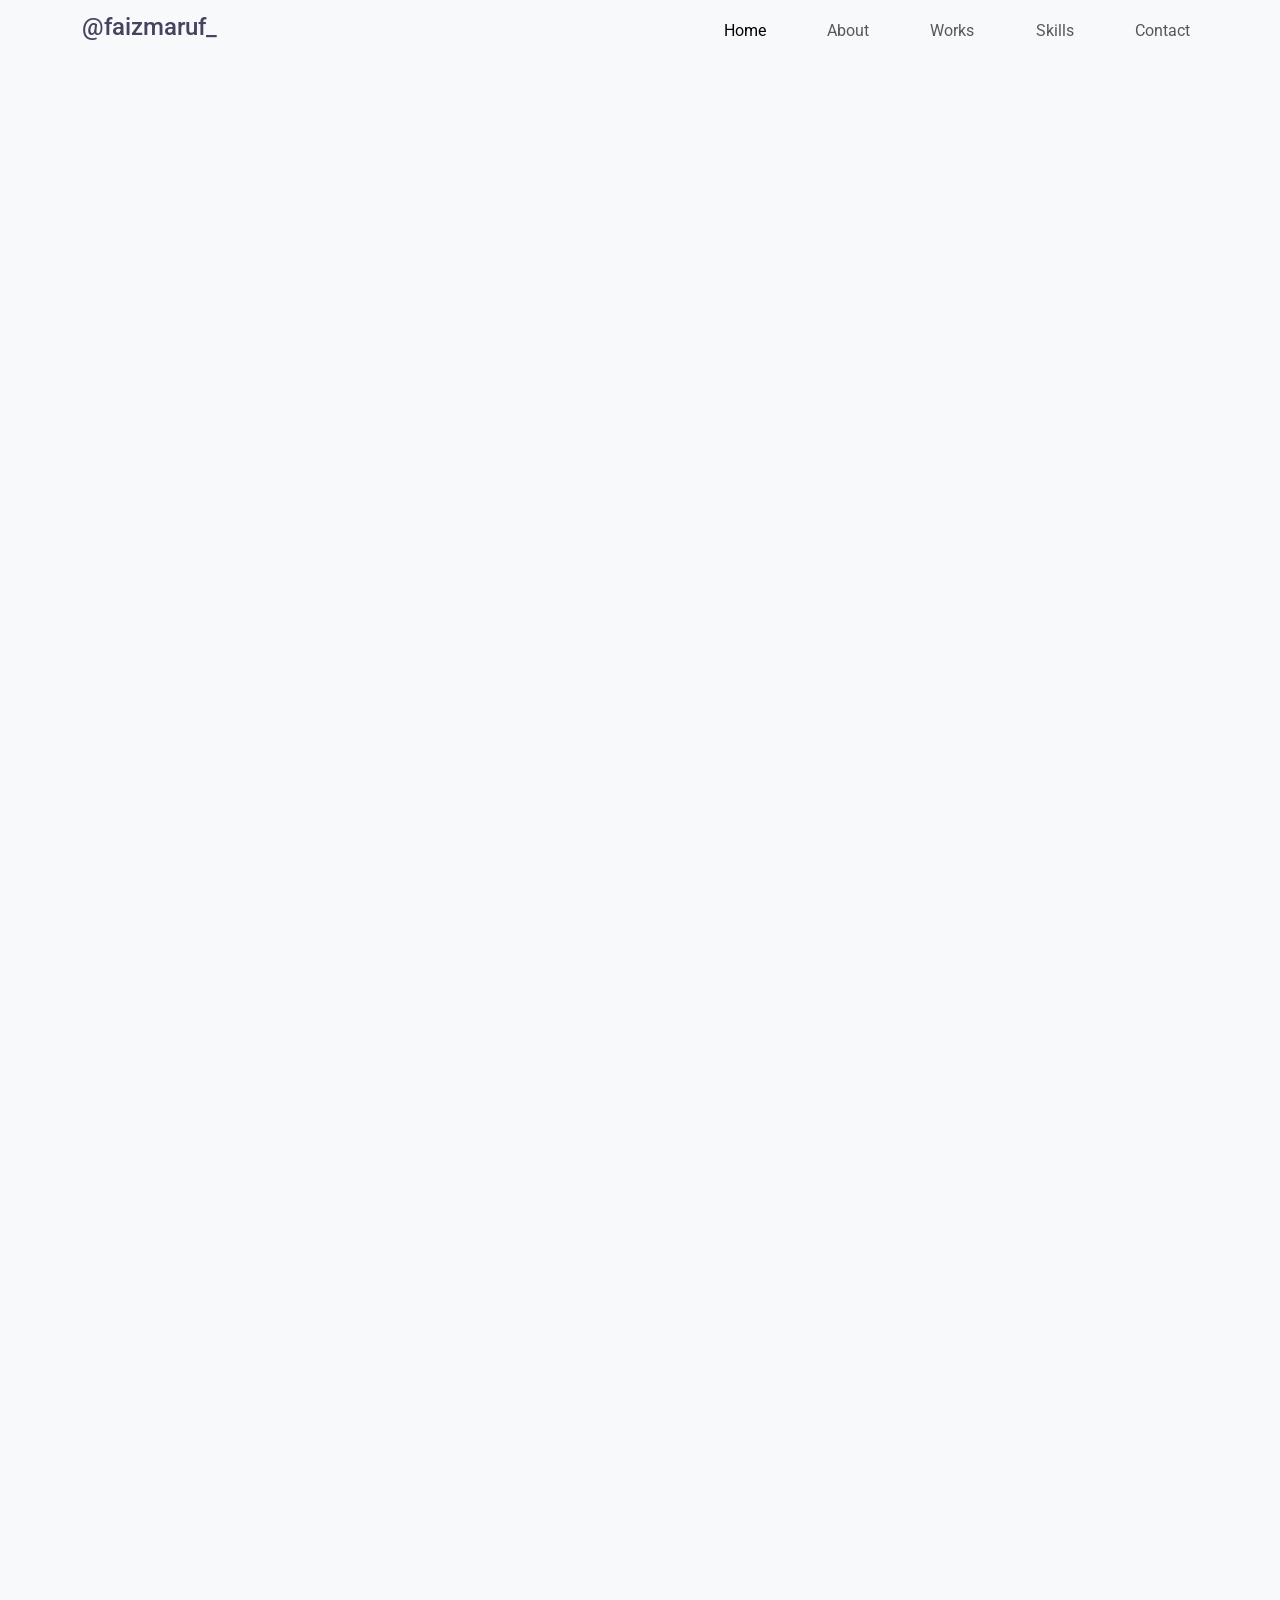
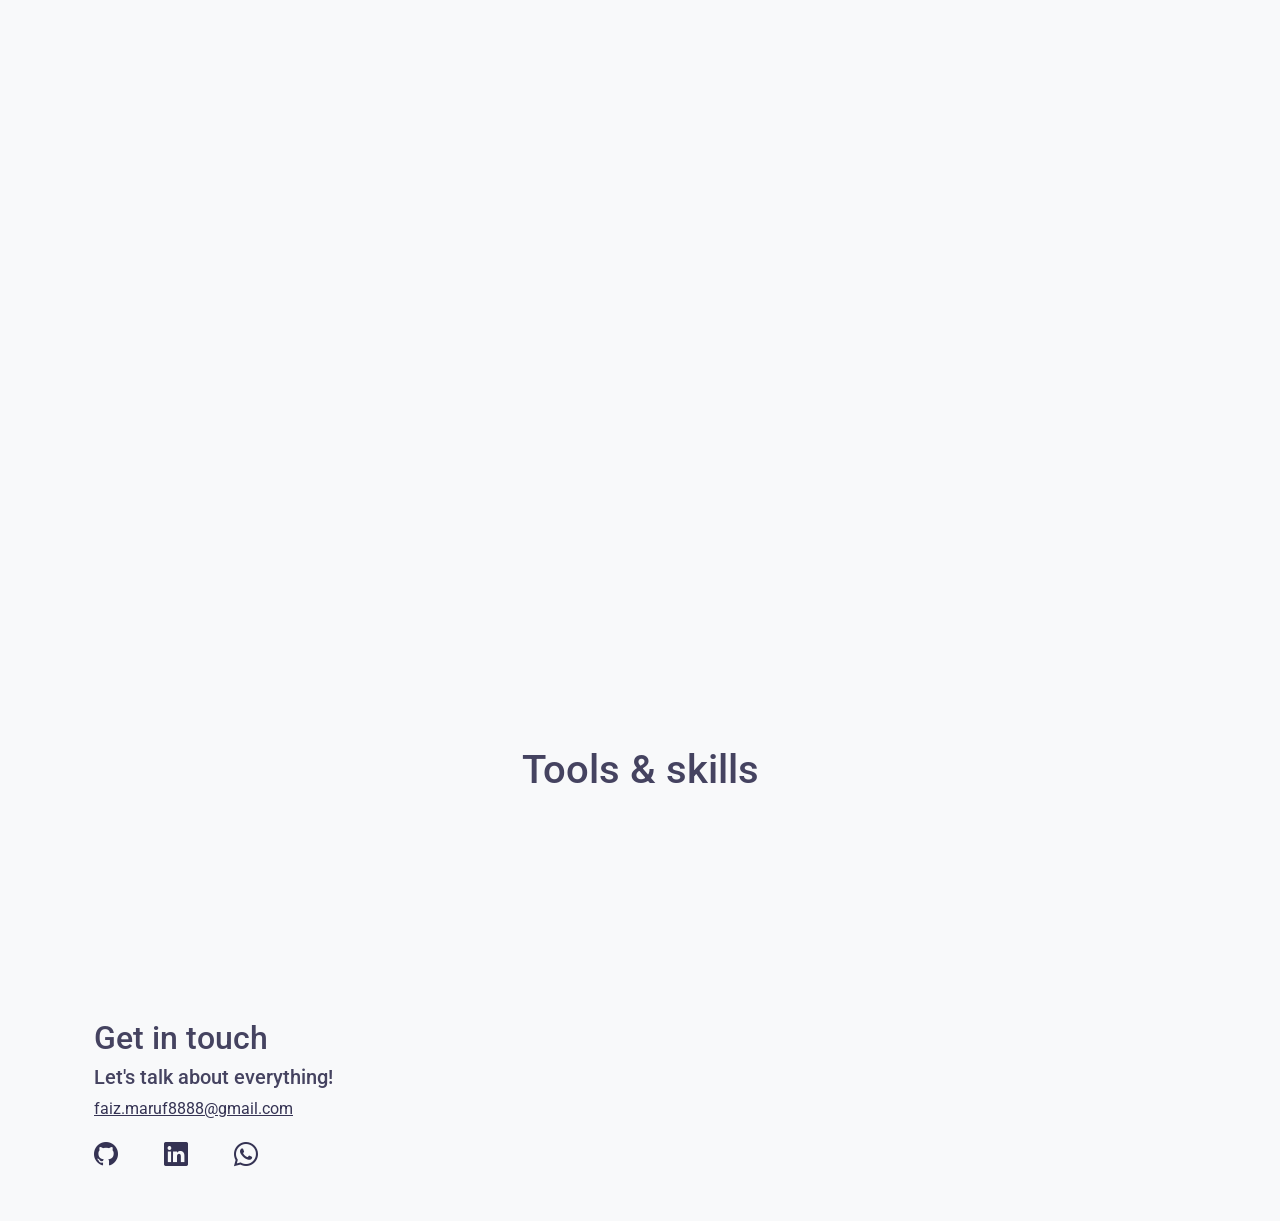
==== index.html @ 3e93a37c "update modal fiture" ====
<!DOCTYPE html>
<html lang="en">
  <head>
    <meta charset="UTF-8" />
    <meta http-equiv="X-UA-Compatible" content="IE=edge" />
    <meta name="viewport" content="width=device-width, initial-scale=1.0" />
    <link rel="stylesheet" href="https://unpkg.com/aos@next/dist/aos.css" />
    <link rel="stylesheet" href="https://cdn.jsdelivr.net/npm/bootstrap@5.2.0-beta1/dist/css/bootstrap.min.css" />
    <link rel="stylesheet" href="https://cdn.jsdelivr.net/npm/bootstrap-icons@1.8.2/font/bootstrap-icons.css" />
    <link rel="stylesheet" href="style.css" />
    <title>Faiz Alauddin Ma'ruf</title>
  </head>
  <body class="bg-light">
    <!-- header -->
    <div class="container p-container">
      <div class="container-fluid">
        <div class="col-lg-12">
          <nav class="navbar fixed-top navbar-expand-lg">
            <div class="container">
              <a class="navbar-brand" href="#"><h4>@faizmaruf_</h4></a>
              <button class="navbar-toggler" type="button" data-bs-toggle="collapse" data-bs-target="#navbarNav" aria-controls="navbarNav" aria-expanded="false" aria-label="Toggle navigation">
                <span class="navbar-toggler-icon"></span>
              </button>
              <div class="collapse navbar-collapse justify-content-end" id="navbarNav">
                <ul class="navbar-nav w-50 d-flex justify-content-between">
                  <li class="nav-item">
                    <a class="nav-link active" aria-current="page" href="#">Home</a>
                  </li>
                  <li class="nav-item">
                    <a class="nav-link" href="#about">About</a>
                  </li>
                  <li class="nav-item">
                    <a class="nav-link" href="#works">Works</a>
                  </li>                
                  <li class="nav-item">
                    <a class="nav-link" href="#skills">Skills</a>
                  </li>
                  <li class="nav-item">
                    <a class="nav-link" href="#contact">Contact</a>
                  </li>
                </ul>
              </div>
            </div>
          </nav>
        </div>
      </div>
    </div>

    <!-- body -->
    <div class="container bg-light">
      <!-- section 1 -->
      <div class="container-fluid full-page d-flex">
        <div class="w-100 d-flex flex-column m-auto h-50" data-aos="fade-up" data-aos-duration="1000">
          <div class="mx-auto d-flex flex-column h-100">
            <img src="images/faiz.png" alt="faiz" class="img-profile" />
            <div class="m-auto faiz position-relative">
              <h1>@faizmaruf_</h1>
              <div class="container position-absolute">
              <p class="text-center">I'm a <span class="typed-text"></span><span class="cursor">&nbsp;</span></p></p>
              </div>
              <div class="d-flex justify-content-around mt-5 pt-3">
                <a href="https://github.com/faizmaruf"><i class="fs-4 bi-github"></i></a>
                <a href="https://dribbble.com/faizmaruf"><i class="fs-4 bi-dribbble"></i></a>
                <a href="https://www.instagram.com/faizmaruf_/"><i class="fs-4 bi-instagram"></i></a>
                <a href="https://twitter.com/faizmaruf_"><i class="fs-4 bi-twitter"></i></a>
                <a href="https://www.linkedin.com/in/faizalauddinmaruf/"><i class="fs-4 bi-linkedin"></i></a>
              </div>
            </div>
            <a href="#contact" class="mx-auto my-3 btn btn-primary rounded-pill">Touch me</a>
          </div>
        </div>
      </div>
      <!-- section 2 -->
      <div id="about" class="container-fluid half-page d-flex flex-column" data-aos="fade-up" data-aos-duration="1000">
        <h1>About Me</h1>
        <div class="d-flex m-auto about">
          <div class="col-lg-4 m-auto img-shadow d-flex">
            <img src="images/faiz.png" alt="faiz" class="img-profile" />
          </div>
          <div class="col-lg m-auto p-2">
            <p>I’m a designer and Web developer based in Indonesia. I have been working as a UI designer & Web Developer for more than 1 year. currently, I am a fresh graduate of Computer Science from Sriwijaya University. I’ve been freelancing for the last 1 years, and right now I am looking forward to collaborate with you!<br /></p>
            <a href="Faiz Alauddin Ma'ruf-resume.pdf" class="btn btn-primary rounded-pill">Download CV</a>
          </div>
        </div>
      </div>
      <!-- section 3 -->
      <div id="works" class="container-fluid full-page mt-5" data-aos="fade-up" data-aos-duration="1000">
        <h1>Recent Work</h1>
        <div class="row-cols-md-6"></div>
        <div class="container">
          <div class="row"">
            <div class="col-md-4 p-4 porto"  data-aos="fade-up" data-aos-duration="1000" data-bs-toggle="modal" href="#exampleModalToggle"  id="1">
              <div class="card text-white">
                <img src="images/porto/spicysoup.jpeg" class="card-img" alt="..." />
                <div class="card-img-overlay">
                  <h5 class="card-title"></h5>
                  <p class="card-text"></p>
                  <p class="card-text"></p>
                </div>
              </div>
            </div>
            <div class="col-md-4 p-4 porto"  data-aos="fade-up" data-aos-duration="1000" data-bs-toggle="modal" href="#exampleModalToggle"  id="2">
              <div class="card text-white">
                <img src="images/porto/gurubisa.jpeg" class="card-img" alt="..." />
                <div class="card-img-overlay">
                  <h5 class="card-title"></h5>
                  <p class="card-text"></p>
                  <p class="card-text"></p>
                </div>
              </div>
            </div>
            <div class="col-md-4 p-4 porto"  data-aos="fade-up" data-aos-duration="1000" data-bs-toggle="modal" href="#exampleModalToggle" id="3">
              <div class="card text-white">
                <img src="images/porto/qrcode.jpeg" class="card-img" alt="..." />
                <div class="card-img-overlay">
                  <h5 class="card-title"></h5>
                  <p class="card-text"></p>
                  <p class="card-text"></p>
                </div>
              </div>
            </div>
            <div class="col-md-4 p-4 porto"  data-aos="fade-up" data-aos-duration="1000" data-bs-toggle="modal" href="#exampleModalToggle" id="4">
              <div class="card text-white">
                <img src="images/porto/kemala.jpeg" class="card-img" alt="..." />
                <div class="card-img-overlay">
                  <h5 class="card-title"></h5>
                  <p class="card-text"></p>
                  <p class="card-text"></p>
                </div>
              </div>
            </div>
            <div class="col-md-4 p-4 porto"  data-aos="fade-up" data-aos-duration="1000" data-bs-toggle="modal" href="#exampleModalToggle" id="5">
              <div class="card text-white">
                <img src="images/porto/spk.jpeg" class="card-img" alt="..." />
                <div class="card-img-overlay">
                  <h5 class="card-title"></h5>
                  <p class="card-text"></p>
                  <p class="card-text"></p>
                </div>
              </div>
            </div>
            <div class="col-md-4 p-4 porto"  data-aos="fade-up" data-aos-duration="1000" data-bs-toggle="modal" href="#exampleModalToggle" id="6">
              <div class="card text-white">
                <img src="images/porto/uas.jpeg" class="card-img" alt="..." />
                <div class="card-img-overlay">
                  <h5 class="card-title"></h5>
                  <p class="card-text"></p>
                  <p class="card-text"></p>
                </div>
              </div>
            </div>
            <div class="col-md-4 p-4 porto"  data-aos="fade-up" data-aos-duration="1000" data-bs-toggle="modal" href="#exampleModalToggle" id="7">
              <div class="card text-white">
                <img src="images/porto/calculator.jpeg" class="card-img" alt="..." />
                <div class="card-img-overlay">
                  <h5 class="card-title"></h5>
                  <p class="card-text"></p>
                  <p class="card-text"></p>
                </div>
              </div>
            </div>
          </div>
        </div>
      </div>
      <!-- section 4 -->
      <!-- <div id="blog" class="container-fluid half-page mt-5" data-aos="fade-up" data-aos-duration="1000">
        <h1>Latest Posts</h1>
        <div class="row-cols-md-6"></div>
        <div class="container">
          <div class="row">
            <div class="col-md-4 p-2" data-aos="fade-up" data-aos-duration="1000">1</div>
            <div class="col-md-4 p-2" data-aos="fade-up" data-aos-duration="1000">2</div>
            <div class="col-md-4 p-2" data-aos="fade-up" data-aos-duration="1000">3</div>
          </div>
        </div>
      </div> -->
      <!-- section 5 -->
      <div id="skills" class="container-fluid quarter-page d-flex flex-column mt-5">
        <h1 class="mx-auto">Tools & skills</h1>
        <div class="container mt-3">
          <div class="row">
            <div class="col-md d-flex p-3" data-aos="fade-up" data-aos-duration="1000"><img src="images/tools/git.png" alt="" srcset="" class="img-tools" /></div>
            <div class="col-md d-flex p-3" data-aos="fade-up" data-aos-duration="1000"><img src="images/tools/html.png" alt="" srcset="" class="img-tools" /></div>
            <div class="col-md d-flex p-3" data-aos="fade-up" data-aos-duration="1000"><img src="images/tools/css.png" alt="" srcset="" class="img-tools" /></div>
            <div class="col-md d-flex p-3" data-aos="fade-up" data-aos-duration="1000"><img src="images/tools/js-logo.webp" alt="" srcset="" class="img-tools" /></div>
            <div class="col-md d-flex p-3" data-aos="fade-up" data-aos-duration="1000"><img src="images/tools/php.svg" alt="" srcset="" class="img-tools" /></div>
            <div class="col-md d-flex p-3" data-aos="fade-up" data-aos-duration="1000"><img src="images/tools/codeigniter.svg" alt="" srcset="" class="img-tools" /></div>
            <div class="col-md d-flex p-3" data-aos="fade-up" data-aos-duration="1000"><img src="images/tools/laravel.png" alt="" srcset="" class="img-tools" /></div>
          </div>
        </div>
      </div>
      <ul class="circles">
        <li>console.log()</li>
        <li>print_r()</li>
        <li>hello world</li>
        <li><i class="fs-4 bi-playstation"></i></li>
        <li><i class="fs-4 bi-github"></i></li>
        <li><i class="fs-4 bi-apple"></i></li>
        <li><i class="fs-4 bi-git"></i></li>
        <li><i class="fs-4 bi-code-slash"></i></li>
        <li><i class="fs-4 bi-behance"></i></li>
        <li><i class="fs-4 bi-google"></i></li>
        <li><i class="fs-4 bi-nintendo-switch"></i></li>
      </ul>
    </div>
    <!-- <a class="btn btn-primary" data-bs-toggle="modal" href="#exampleModalToggle" role="button">Open first modal</a> -->

    <!-- footer -->
 <div class="modal fade modal-lg" id="exampleModalToggle" aria-hidden="true" aria-labelledby="exampleModalToggleLabel" tabindex="-1">
  <div class="modal-dialog modal-dialog-centered">
    <div class="modal-content">
      <div class="modal-header">
        <h5 class="modal-title" id="modalLabel">Modal 1</h5>
        <button type="button" class="btn-close" data-bs-dismiss="modal" aria-label="Close"></button>
      </div>
      <div class="modal-body">
        <div class="row">
          <div class="col-lg-6 ">
            <img src="images/porto/spicysoup.jpeg" class="card-img" alt="..." id="modalImg"/>
          </div>
          <div class="col-lg-6 mt-lg-0 mt-3">
            <h6>Link</h6>
            <a href="http://" id="modalLink">webpage</a>
            <h6 class="mt-3">Tech</h6>
            <ul id="modalList">
              <li>Lorem ipsum dolor sit</li>
              <li>Lorem ipsum dolor sit</li>
              <li>Lorem ipsum dolor sit</li>
            </ul>
            <h6>Description</h6>
            <p id="modalDescription">Lorem ipsum dolor, sit amet consectetur adipisicing elit. Reiciendis beatae, iusto vel quisquam temporibus repellendus dolores pariatur laborum porro saepe aut nesciunt ullam lo
            </p>
          </div>
        </div>
        <!-- Show a second modal and hide this one with the button below. -->
      </div>
    </div>
  </div>
</div>

    <div id="contact" class="container mt-5">
      <div class="container-fluid">
        <div class="container">
          <div class="row"><h2>Get in touch</h2></div>
          <div class="row"><h5>Let's talk about everything!</h5></div>
          <div class="row"><a href="http://">faiz.maruf8888@gmail.com</a></div>
          <div class="mt-3 mb-5 d-flex flex-row w-icon-footer justify-content-between">
            <a href="https://github.com/faizmaruf"><i class="fs-4 bi-github"></i></a>
            <a href="https://www.linkedin.com/in/faizalauddinmaruf/"><i class="fs-4 bi-linkedin"></i></a>
            <a href="http://wa.me/+628984153117"><i class="fs-4 bi-whatsapp"></i></a>
          </div>
        </div>
      </div>
    </div>
  </body>
  <script src="	https://cdn.jsdelivr.net/npm/bootstrap@5.2.0-beta1/dist/js/bootstrap.bundle.min.js"></script>
  <script src="https://unpkg.com/aos@next/dist/aos.js"></script>
  <script>
    AOS.init();
  </script>
  <script src="script.js"></script>
</html>
---- style.css ----
@import url("https://fonts.googleapis.com/css2?family=Roboto:ital,wght@0,100;0,300;0,400;0,500;0,700;0,900;1,100;1,300;1,400;1,500;1,700;1,900&display=swap");
@import url("https://fonts.googleapis.com/css2?family=Poppins:ital,wght@0,100;0,200;0,300;0,400;0,500;0,600;0,700;0,800;0,900;1,100;1,200;1,300;1,400;1,500;1,600;1,700;1,800;1,900&family=Roboto:ital,wght@0,100;0,300;0,400;0,500;0,700;0,900;1,100;1,300;1,400;1,500;1,700;1,900&display=swap");
* {
  /* border: 1px solid rgb(0, 0, 0); */
  scroll-behavior: smooth;
  font-family: Poppins, sans-serif;
}
body {
  margin: 0;
  padding: 0;
}
a {
  color: inherit;
}
img,
a,
.btn,
.nav {
  z-index: 999;
  font-family: Roboto, sans-serif;
}
h1,
h2,
h3,
h4,
h5 {
  font-family: Roboto, sans-serif;
  color: #454360;
}
p {
  color: #5e5c7f;
}
a {
  color: #353353;
}

.container {
  height: 100%;
  /* background-color: antiquewhite; */
  /* margin: 0 100px; */
}
.p-container {
  padding: 0 8rem;
}
.container-fluid {
  /* height: 100vh; */
  /* background-color: yellow; */
  padding: 0;
}
.full-page {
  min-height: 100vh;
}
.half-page {
  min-height: 50vh;
}
.quarter-page {
  min-height: 25vh;
}
.faiz {
  min-width: 100%;
}
.about {
  height: 100%;
}
.w-icon-footer {
  width: 15%;
}
.btn-primary {
  background-color: #ff4c60;
  border: solid #ff4c60;
  /* font-weight: bold; */
}
.btn-primary:hover {
  background-color: #c62336;
  border: solid #ff4c60;
}
.img-shadow {
  filter: drop-shadow(-1px 6px 3px rgba(50, 50, 0, 0.3));
}
.img-profile {
  margin: auto;
  width: 175px;
  clip-path: circle(42.6% at 52% 43%);
}
.img-tools {
  margin: auto;
  /* width: 130px; */
  height: 70px;
  filter: drop-shadow(-1px 6px 3px rgba(50, 50, 0, 0.3));
}

.card img {
  z-index: 100;
  /* transform: scale(1.02);*/
  /* transition: 300ms;  */
  transition: transform 0.2s;
  box-shadow: 0px 36px 63px -7px rgba(0, 0, 0, 0.32);
  -webkit-box-shadow: 0px 36px 63px -7px rgba(0, 0, 0, 0.32);
  -moz-box-shadow: 0px 36px 63px -7px rgba(0, 0, 0, 0.32);
}

.card img:hover{
  transform: scale(1.1);
}

.container p {
  overflow: hidden;
}
.container p span.typed-text {
  position: relative;
  font-weight: normal;
  color: #dd7732;
}
.container p span.cursor {
  display: inline-block;
  background-color: #ccc;
  margin-left: 0.1rem;
  width: 3px;
  animation: blink 1s infinite;
}
.container p span.cursor.typing {
  animation: none;
}
@keyframes blink {
  0%  { background-color: #ccc; }
  49% { background-color: #ccc; }
  50% { background-color: transparent; }
  99% { background-color: transparent; }
  100%  { background-color: #ccc; }
}

.circles {
  position: absolute;
  top: 0;
  left: 0;
  width: 100%;
  height: 100%;
  overflow: hidden;
  z-index: 0;
}

.circles li {
  position: absolute;
  display: block;
  list-style: none;
  width: 20px;
  height: 20px;
  background: rgba(255, 255, 255, 0.2);
  animation: animate 25s linear infinite;
  bottom: -150px;
  color: #ff4c60;
  z-index: -1;
}

.circles li:nth-child(1) {
  left: 25%;
  width: 80px;
  height: 80px;
  animation-delay: 0s;
}

.circles li:nth-child(2) {
  left: 10%;
  width: 20px;
  height: 20px;
  animation-delay: 2s;
  animation-duration: 12s;
}

.circles li:nth-child(3) {
  left: 70%;
  width: 20px;
  height: 20px;
  animation-delay: 4s;
}

.circles li:nth-child(4) {
  left: 40%;
  width: 60px;
  height: 60px;
  animation-delay: 0s;
  animation-duration: 18s;
}

.circles li:nth-child(5) {
  left: 65%;
  width: 20px;
  height: 20px;
  animation-delay: 0s;
}

.circles li:nth-child(6) {
  left: 75%;
  width: 110px;
  height: 110px;
  animation-delay: 3s;
}

.circles li:nth-child(7) {
  left: 35%;
  width: 150px;
  height: 150px;
  animation-delay: 7s;
}

.circles li:nth-child(8) {
  left: 50%;
  width: 25px;
  height: 25px;
  animation-delay: 15s;
  animation-duration: 45s;
}

.circles li:nth-child(9) {
  left: 20%;
  width: 15px;
  height: 15px;
  animation-delay: 2s;
  animation-duration: 35s;
}

.circles li:nth-child(10) {
  left: 85%;
  width: 150px;
  height: 150px;
  animation-delay: 0s;
  animation-duration: 11s;
}

@keyframes animate {
  0% {
    transform: translateY(0) rotate(0deg);
    opacity: 1;
    border-radius: 0;
  }

  100% {
    transform: translateY(-1000px) rotate(720deg);
    opacity: 0;
    border-radius: 50%;
  }
}

@media only screen and (max-width: 992px) {
  .p-container {
    padding: 0 8rem;
  }
  .about {
    flex-direction: column;
  }
  .w-icon-footer {
    width: 35%;
  }
}
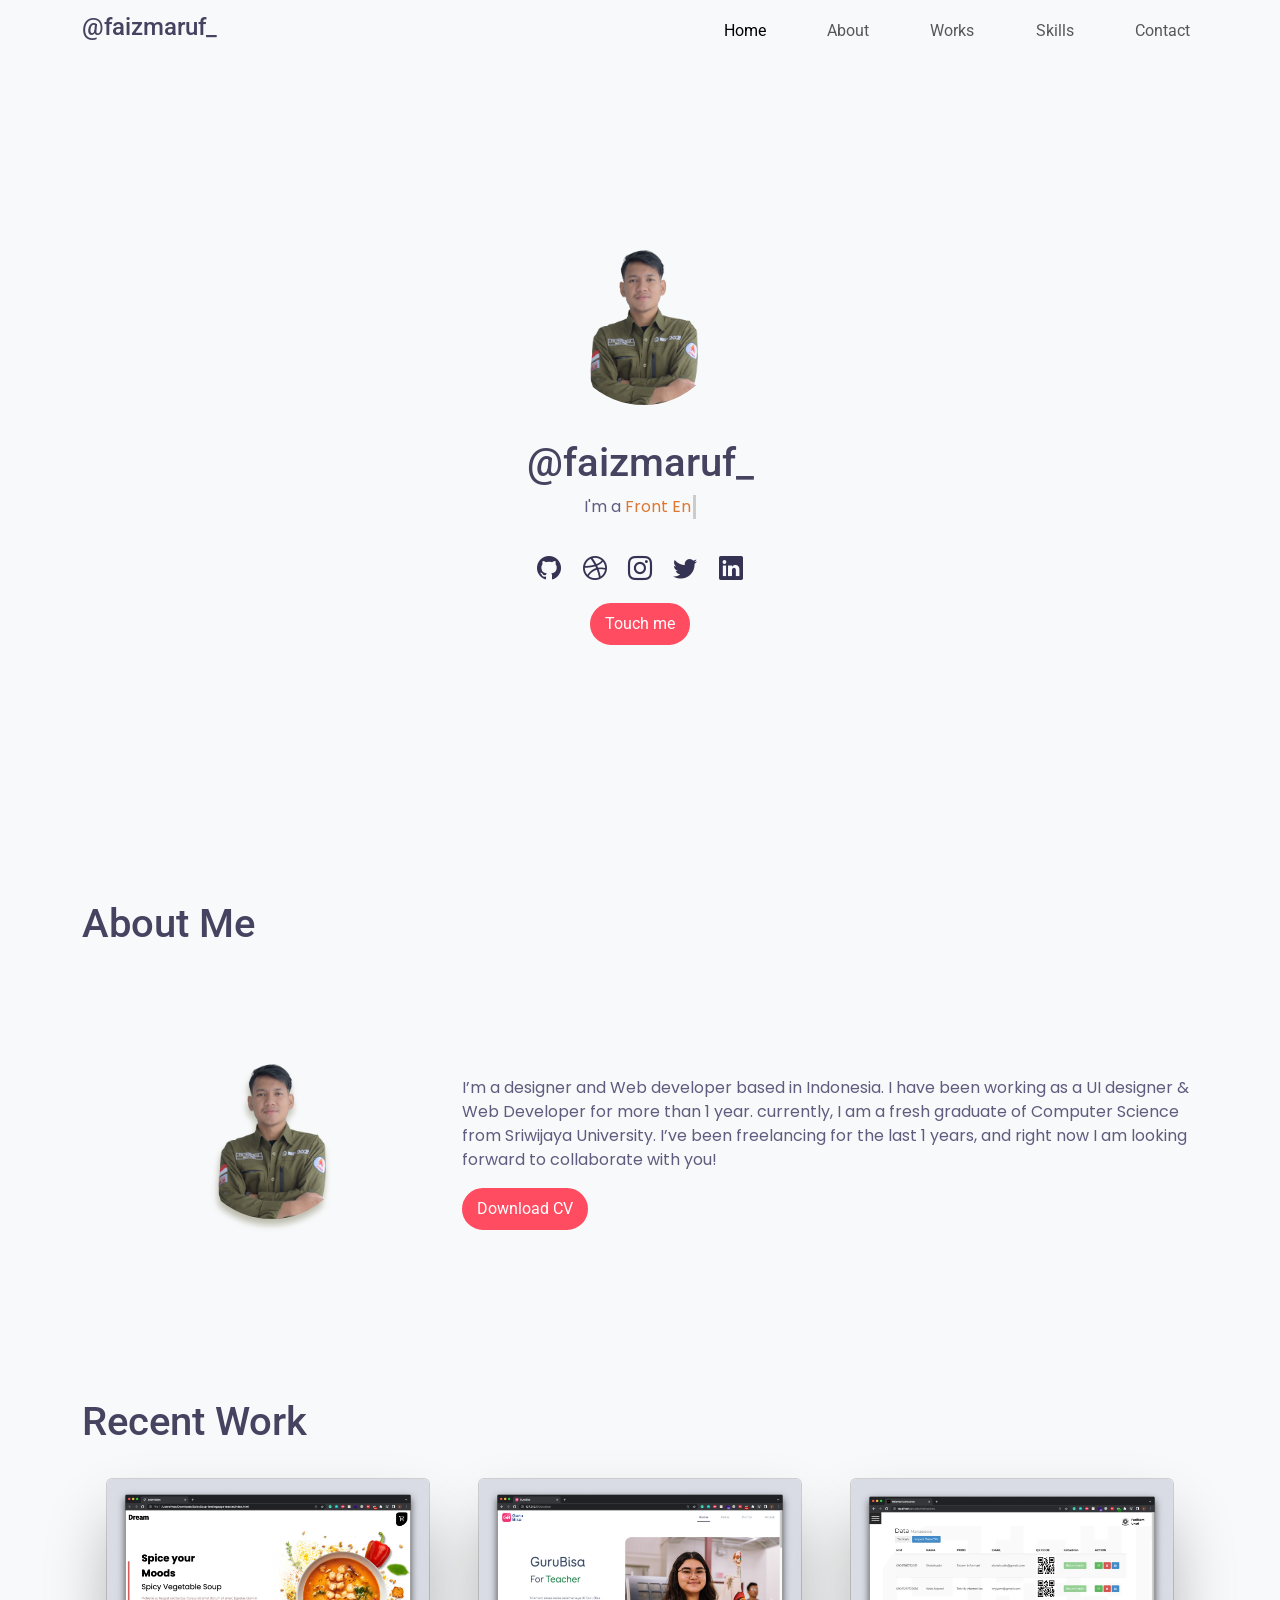
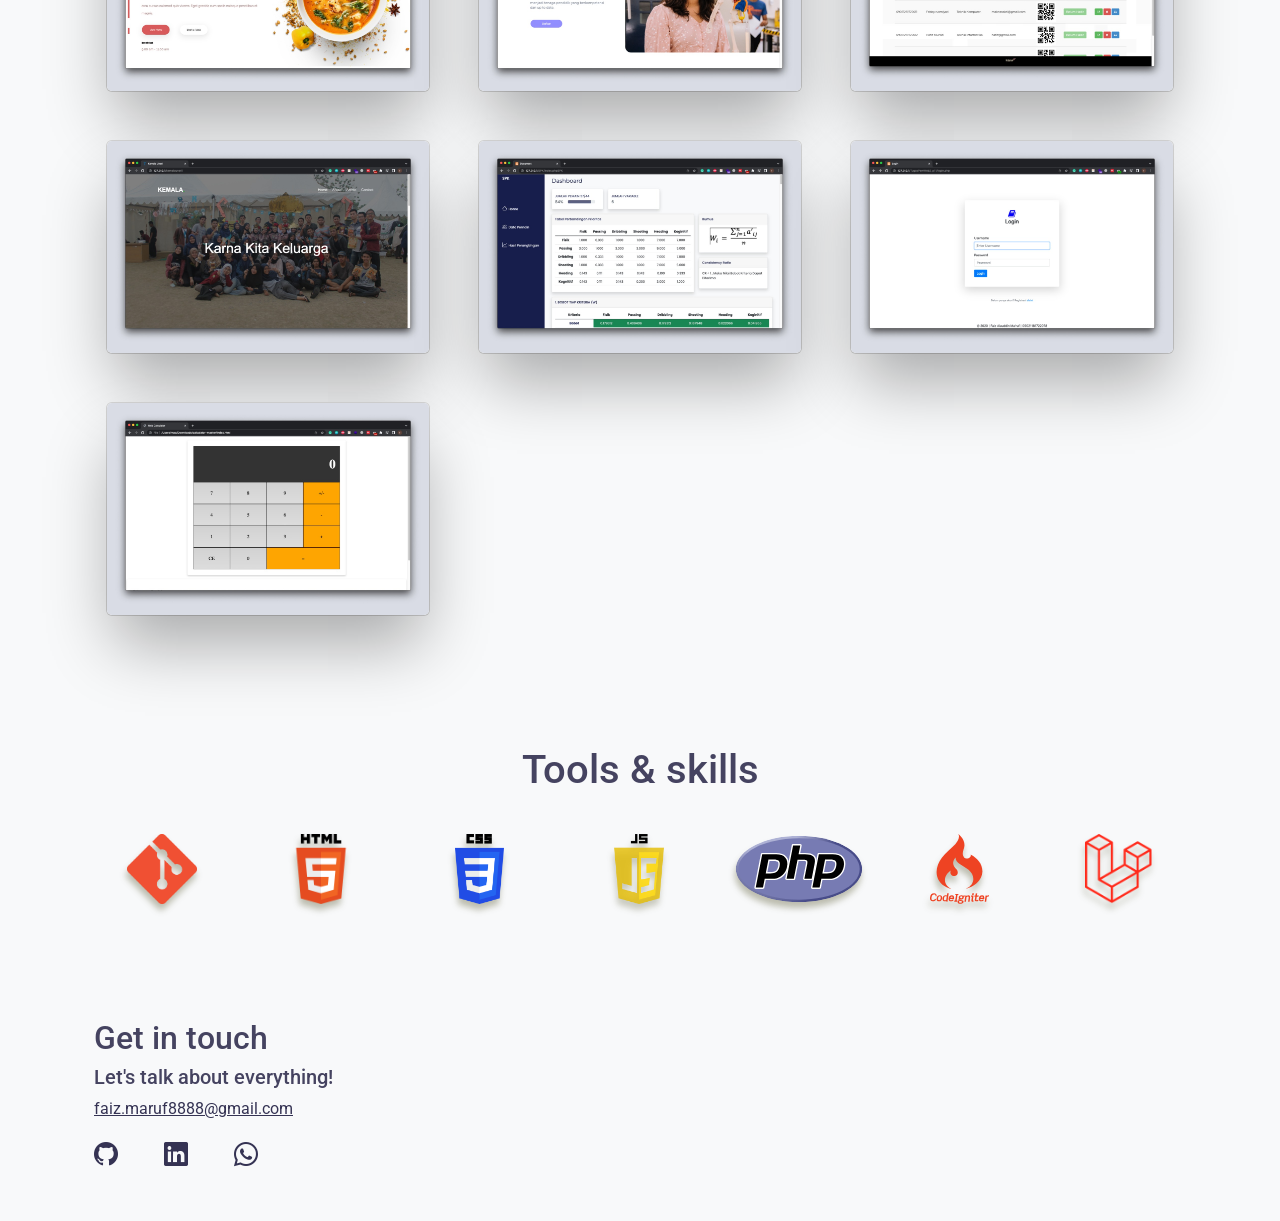
==== commit 829476ef: "update modal" ====
--- a/index.html
+++ b/index.html
@@ -162,19 +162,8 @@
           </div>
         </div>
       </div>
-      <!-- section 4 -->
-      <!-- <div id="blog" class="container-fluid half-page mt-5" data-aos="fade-up" data-aos-duration="1000">
-        <h1>Latest Posts</h1>
-        <div class="row-cols-md-6"></div>
-        <div class="container">
-          <div class="row">
-            <div class="col-md-4 p-2" data-aos="fade-up" data-aos-duration="1000">1</div>
-            <div class="col-md-4 p-2" data-aos="fade-up" data-aos-duration="1000">2</div>
-            <div class="col-md-4 p-2" data-aos="fade-up" data-aos-duration="1000">3</div>
-          </div>
-        </div>
-      </div> -->
-      <!-- section 5 -->
+
+      <!-- section 4 -->      
       <div id="skills" class="container-fluid quarter-page d-flex flex-column mt-5">
         <h1 class="mx-auto">Tools & skills</h1>
         <div class="container mt-3">
@@ -203,7 +192,6 @@
         <li><i class="fs-4 bi-nintendo-switch"></i></li>
       </ul>
     </div>
-    <!-- <a class="btn btn-primary" data-bs-toggle="modal" href="#exampleModalToggle" role="button">Open first modal</a> -->
 
     <!-- footer -->
  <div class="modal fade modal-lg" id="exampleModalToggle" aria-hidden="true" aria-labelledby="exampleModalToggleLabel" tabindex="-1">
--- a/style.css
+++ b/style.css
@@ -84,15 +84,13 @@
 }
 .img-tools {
   margin: auto;
-  /* width: 130px; */
+
   height: 70px;
   filter: drop-shadow(-1px 6px 3px rgba(50, 50, 0, 0.3));
 }
 
 .card img {
   z-index: 100;
-  /* transform: scale(1.02);*/
-  /* transition: 300ms;  */
   transition: transform 0.2s;
   box-shadow: 0px 36px 63px -7px rgba(0, 0, 0, 0.32);
   -webkit-box-shadow: 0px 36px 63px -7px rgba(0, 0, 0, 0.32);
@@ -100,7 +98,7 @@
 }
 
 .card img:hover{
-  transform: scale(1.1);
+  transform: scale(1.03);
 }
 
 .container p {
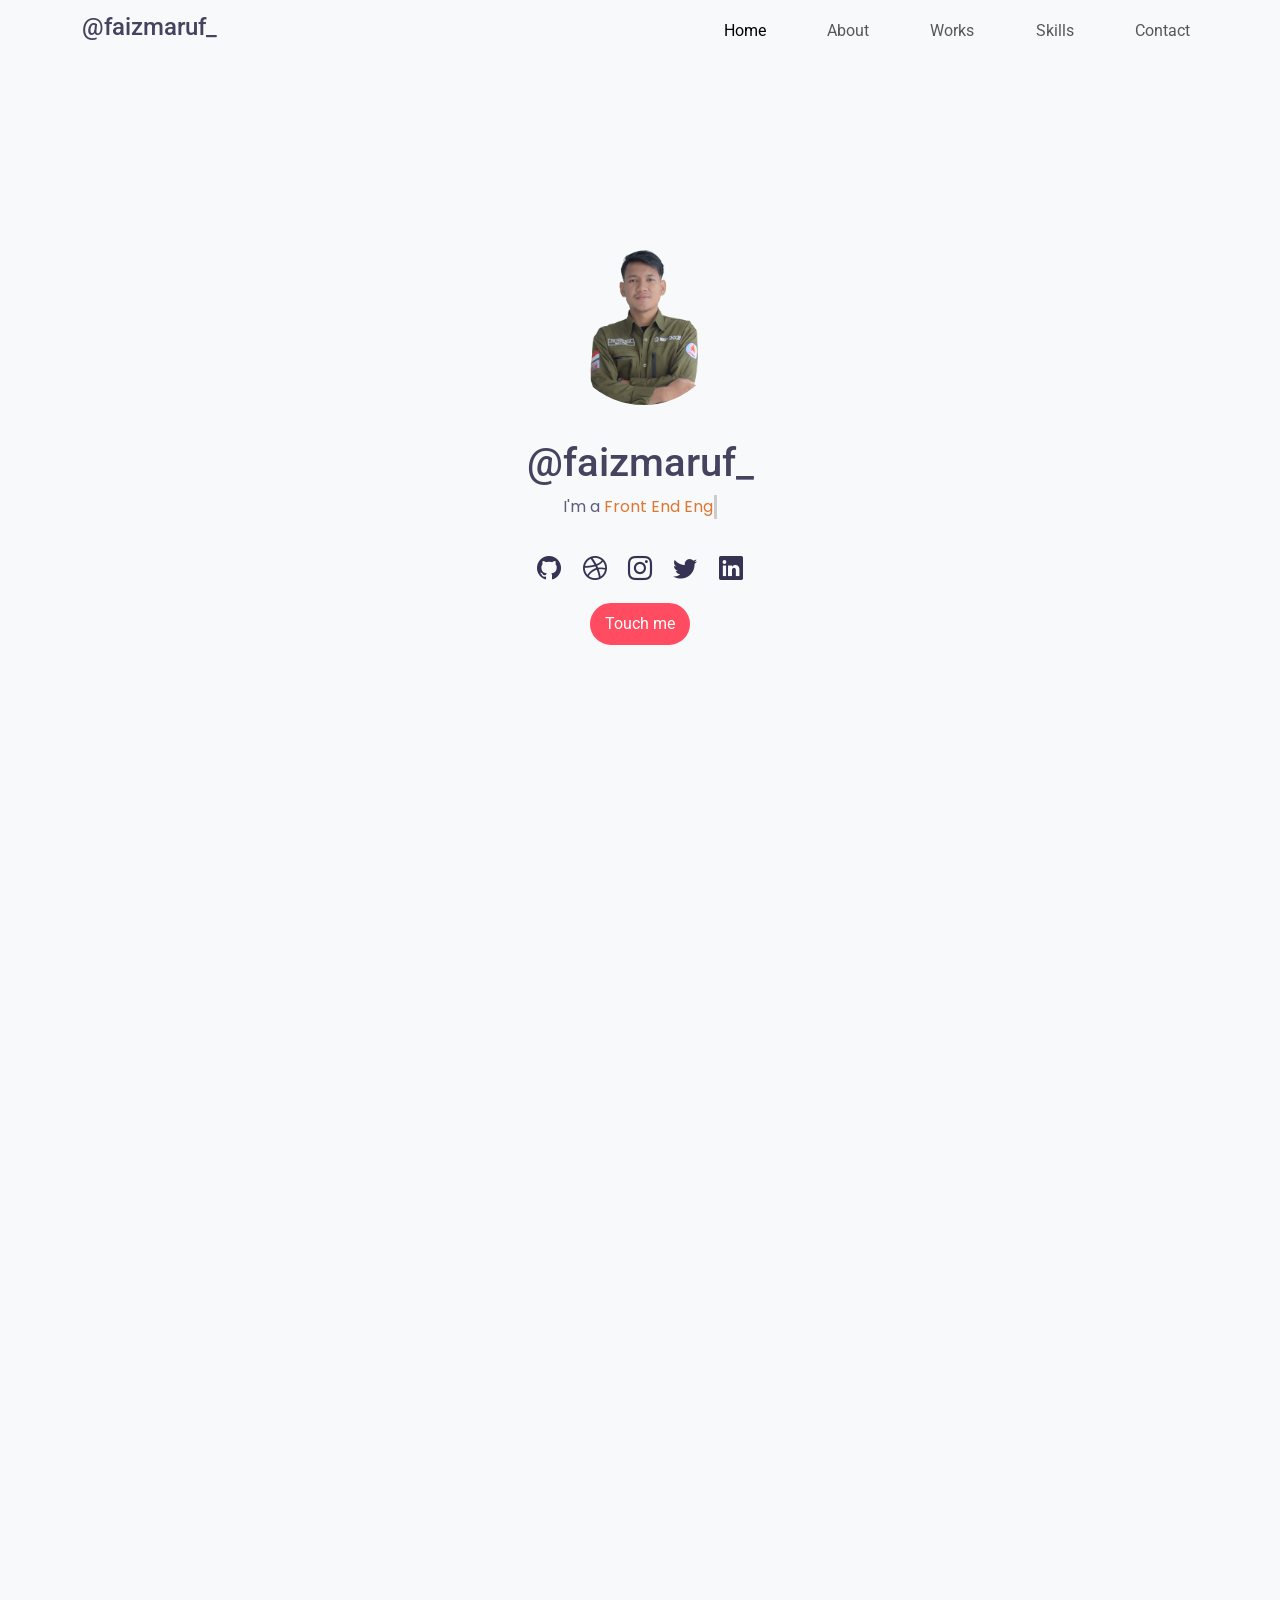
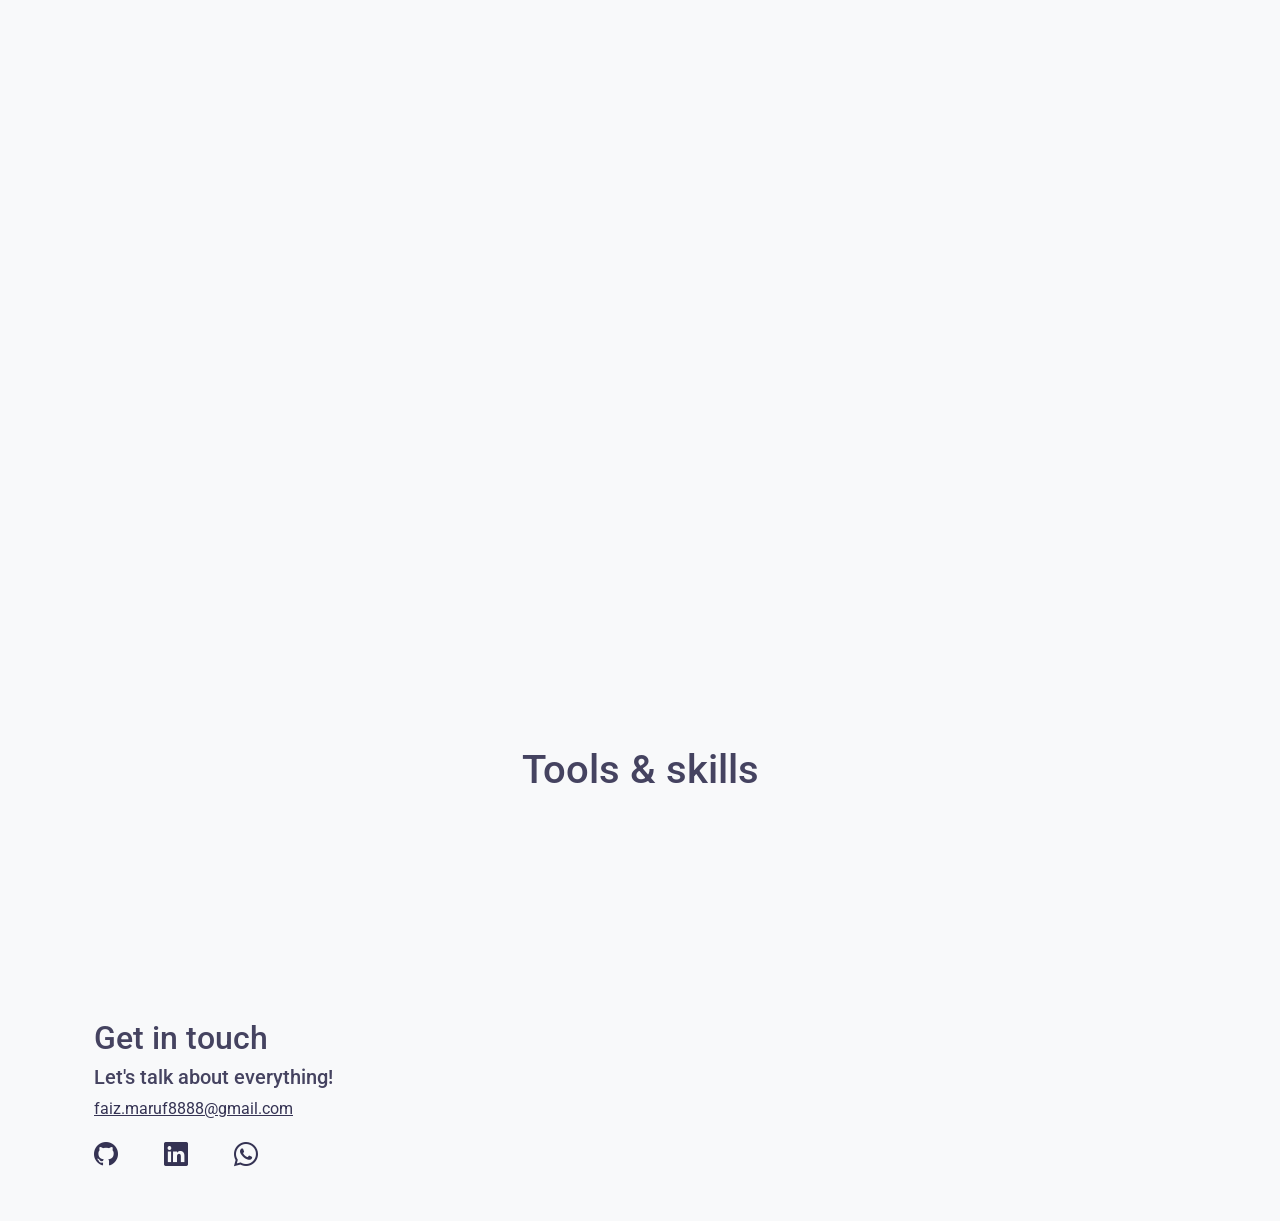
==== commit 529f415b: "add react.png and func for hide navbar" ====
--- a/index.html
+++ b/index.html
@@ -15,7 +15,7 @@
     <div class="container p-container">
       <div class="container-fluid">
         <div class="col-lg-12">
-          <nav class="navbar fixed-top navbar-expand-lg">
+          <nav class="navbar fixed-top navbar-expand-lg" id="navbar">
             <div class="container">
               <a class="navbar-brand" href="#"><h4>@faizmaruf_</h4></a>
               <button class="navbar-toggler" type="button" data-bs-toggle="collapse" data-bs-target="#navbarNav" aria-controls="navbarNav" aria-expanded="false" aria-label="Toggle navigation">
@@ -175,6 +175,7 @@
             <div class="col-md d-flex p-3" data-aos="fade-up" data-aos-duration="1000"><img src="images/tools/php.svg" alt="" srcset="" class="img-tools" /></div>
             <div class="col-md d-flex p-3" data-aos="fade-up" data-aos-duration="1000"><img src="images/tools/codeigniter.svg" alt="" srcset="" class="img-tools" /></div>
             <div class="col-md d-flex p-3" data-aos="fade-up" data-aos-duration="1000"><img src="images/tools/laravel.png" alt="" srcset="" class="img-tools" /></div>
+            <div class="col-md d-flex p-3" data-aos="fade-up" data-aos-duration="1000"><img src="images/tools/react.png" alt="" srcset="" class="img-tools" /></div>
           </div>
         </div>
       </div>
@@ -208,7 +209,7 @@
           </div>
           <div class="col-lg-6 mt-lg-0 mt-3">
             <h6>Link</h6>
-            <a href="http://" id="modalLink">webpage</a>
+            <a href="#h" id="modalLink">webpage</a>
             <h6 class="mt-3">Tech</h6>
             <ul id="modalList">
               <li>Lorem ipsum dolor sit</li>
@@ -231,7 +232,7 @@
         <div class="container">
           <div class="row"><h2>Get in touch</h2></div>
           <div class="row"><h5>Let's talk about everything!</h5></div>
-          <div class="row"><a href="http://">faiz.maruf8888@gmail.com</a></div>
+          <div class="row"><a href="mailto: faiz.maruf8888@gmail.com">faiz.maruf8888@gmail.com</a></div>
           <div class="mt-3 mb-5 d-flex flex-row w-icon-footer justify-content-between">
             <a href="https://github.com/faizmaruf"><i class="fs-4 bi-github"></i></a>
             <a href="https://www.linkedin.com/in/faizalauddinmaruf/"><i class="fs-4 bi-linkedin"></i></a>
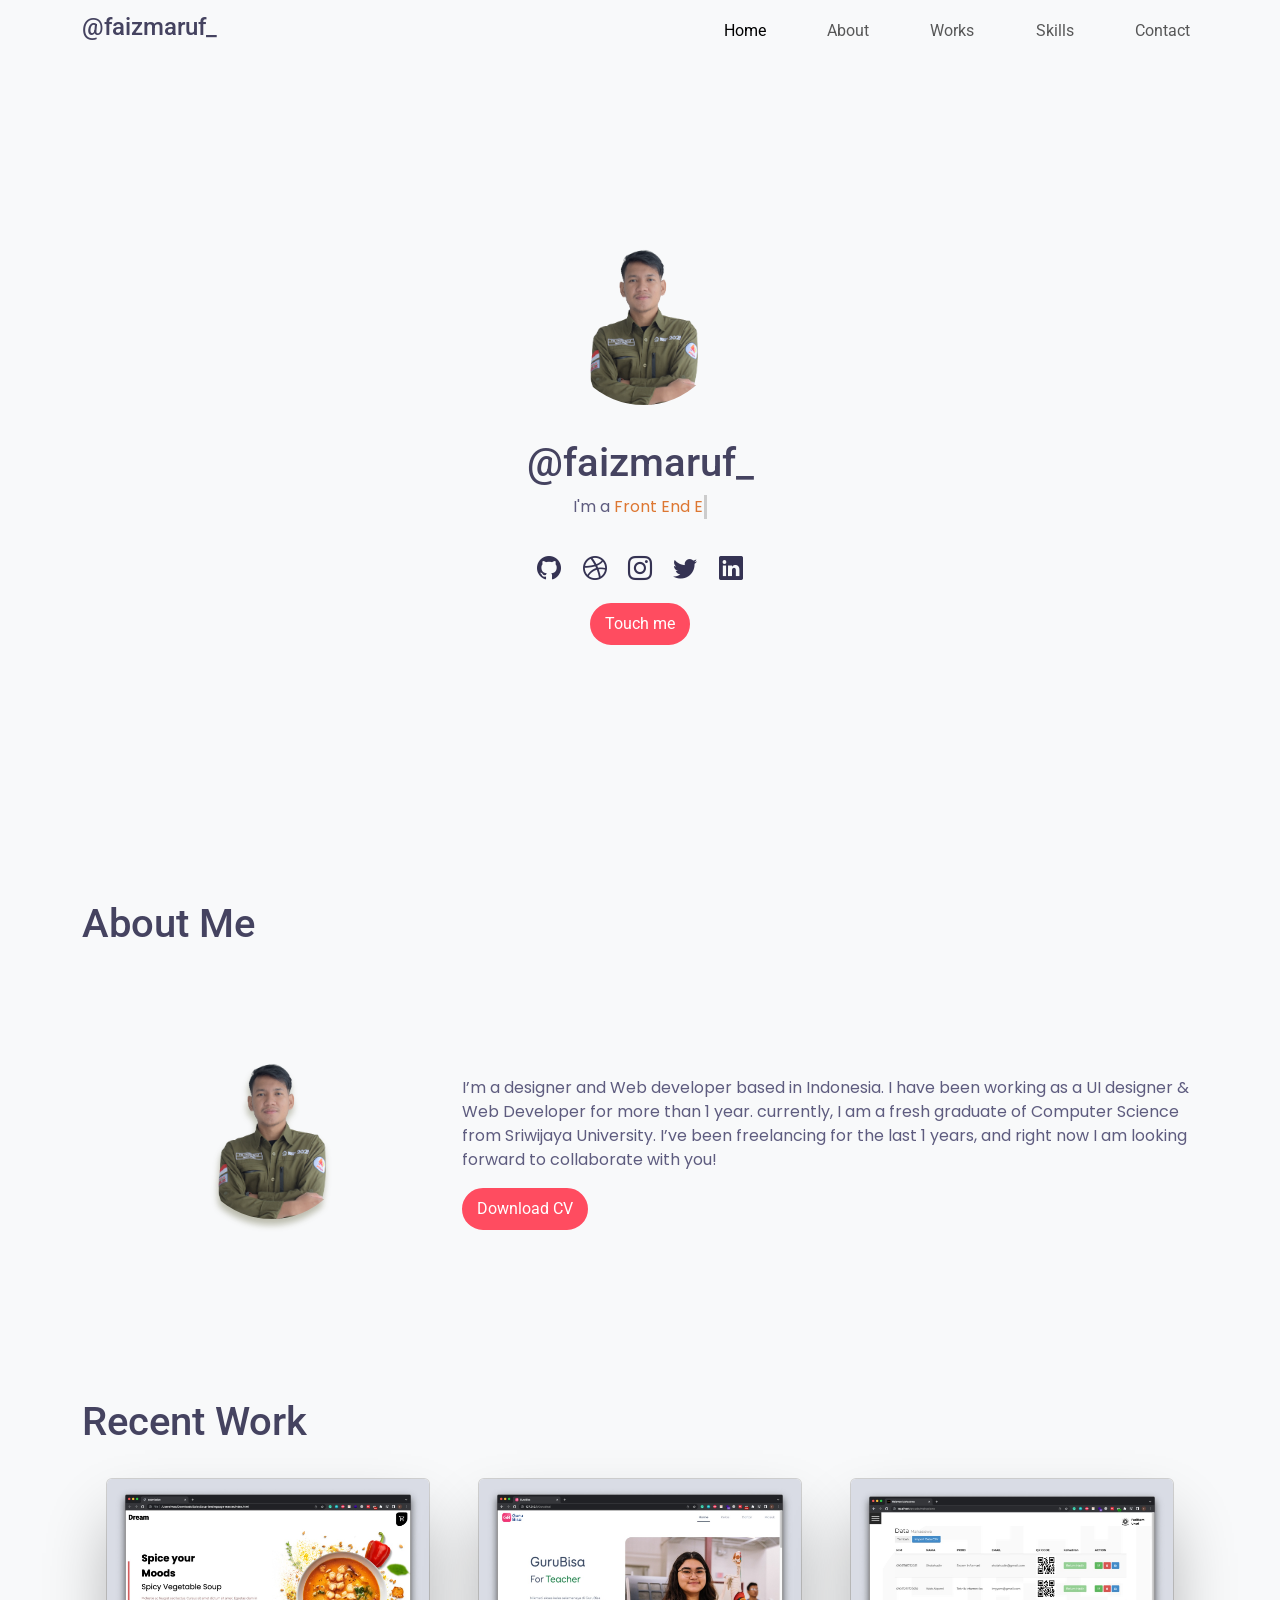
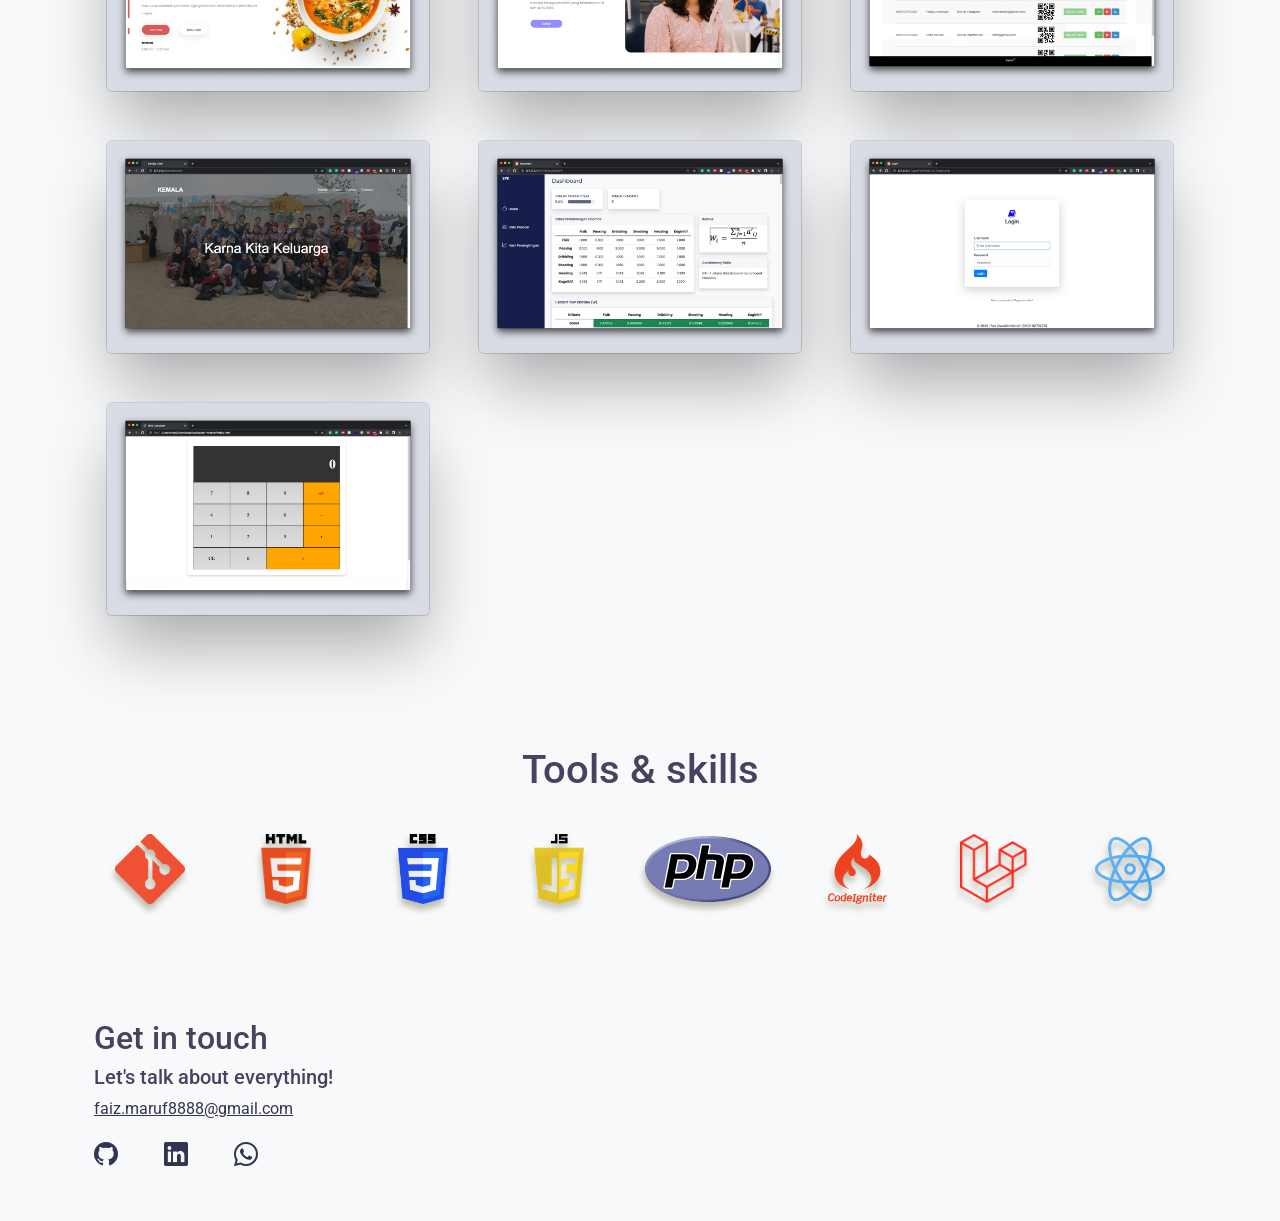
==== commit 57f99be9: "update modal fiture" ====
--- a/index.html
+++ b/index.html
@@ -208,10 +208,10 @@
             <img src="images/porto/spicysoup.jpeg" class="card-img" alt="..." id="modalImg"/>
           </div>
           <div class="col-lg-6 mt-lg-0 mt-3">
-            <h6>Link</h6>
-            <a href="#h" id="modalLink">webpage</a>
+            <!-- <h6>Link</h6>
+            <a href="#" id="modalLink">webpage</a> -->
             <h6 class="mt-3">Tech</h6>
-            <ul id="modalList">
+            <ul id="modalList" class="text-black-50">
               <li>Lorem ipsum dolor sit</li>
               <li>Lorem ipsum dolor sit</li>
               <li>Lorem ipsum dolor sit</li>
@@ -219,6 +219,9 @@
             <h6>Description</h6>
             <p id="modalDescription">Lorem ipsum dolor, sit amet consectetur adipisicing elit. Reiciendis beatae, iusto vel quisquam temporibus repellendus dolores pariatur laborum porro saepe aut nesciunt ullam lo
             </p>
+          </div>
+          <div class="col-lg-12d d-flex">
+            <a href="#" class="m-auto btn btn-primary rounded-pill" id="modalHref">Go to web</a>
           </div>
         </div>
         <!-- Show a second modal and hide this one with the button below. -->
--- a/style.css
+++ b/style.css
@@ -23,11 +23,13 @@
 h2,
 h3,
 h4,
-h5 {
+h5,
+h6 {
   font-family: Roboto, sans-serif;
   color: #454360;
 }
-p {
+p,
+li{
   color: #5e5c7f;
 }
 a {
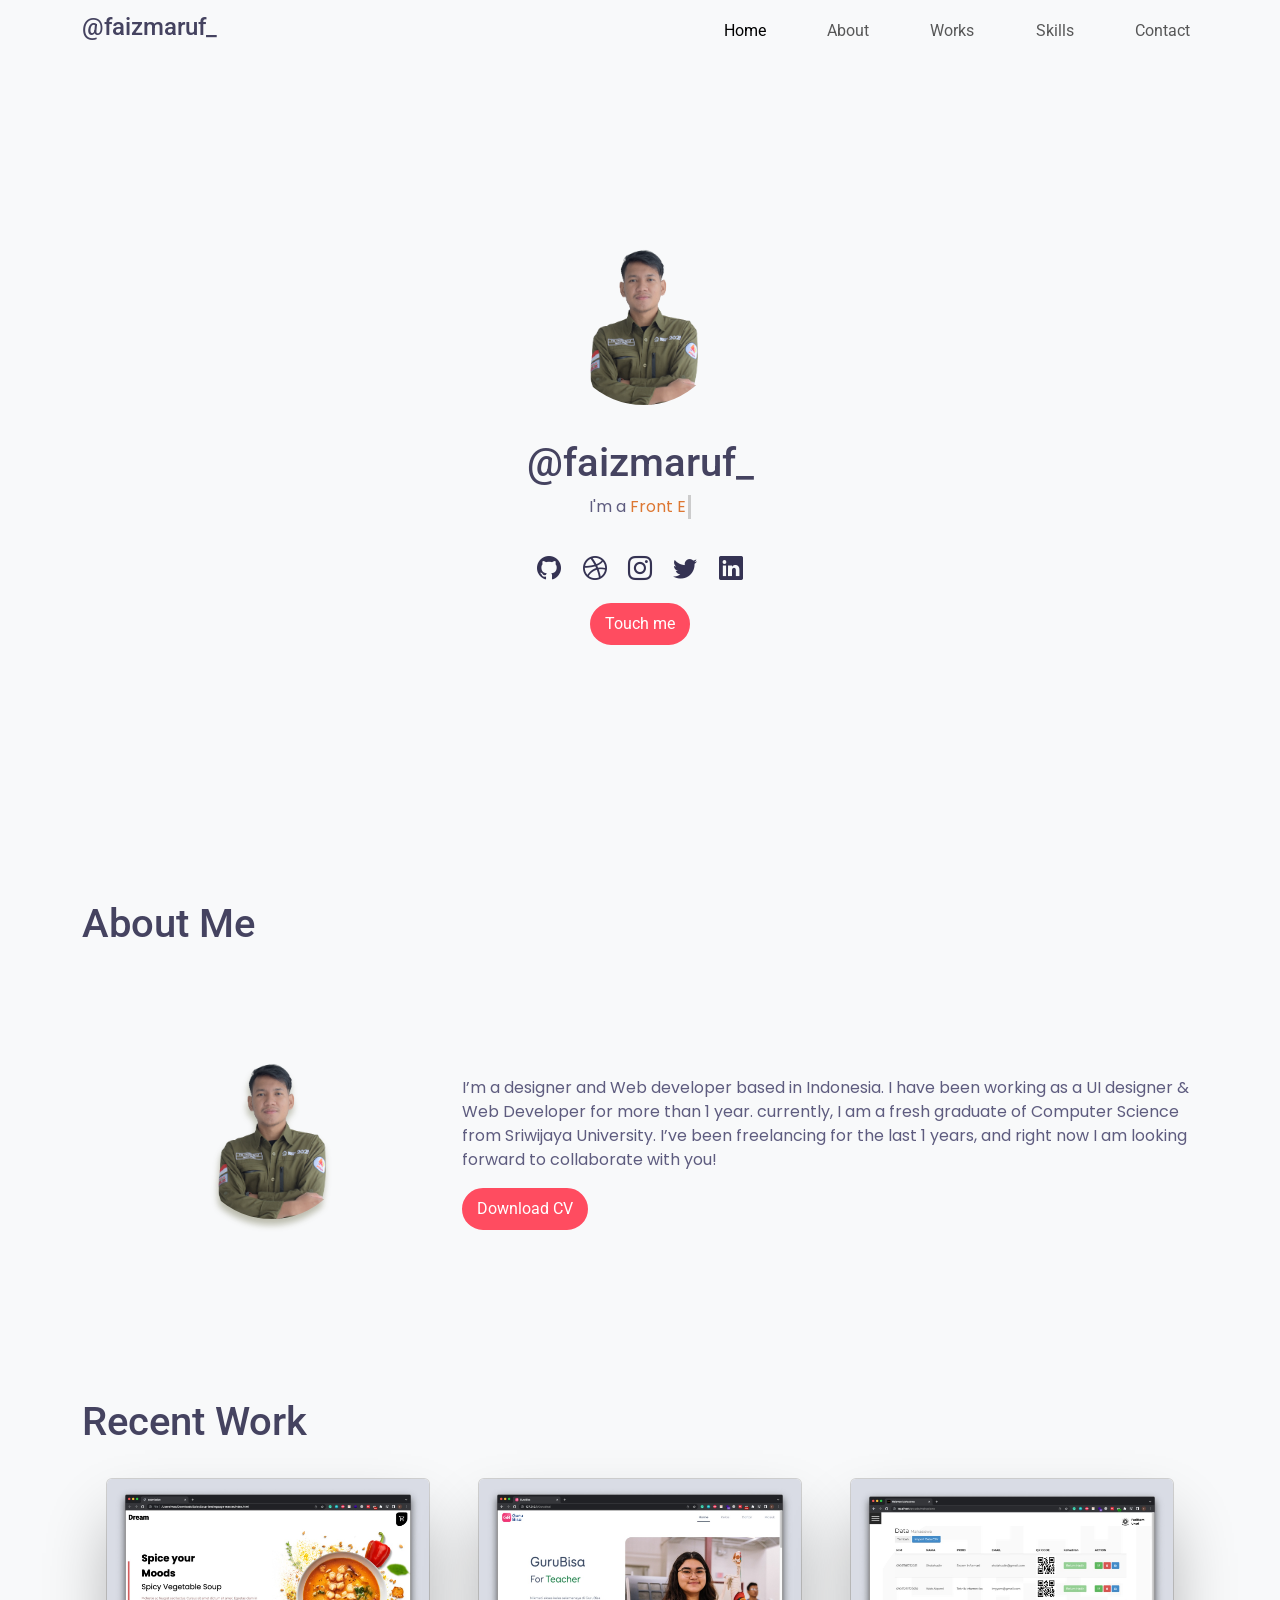
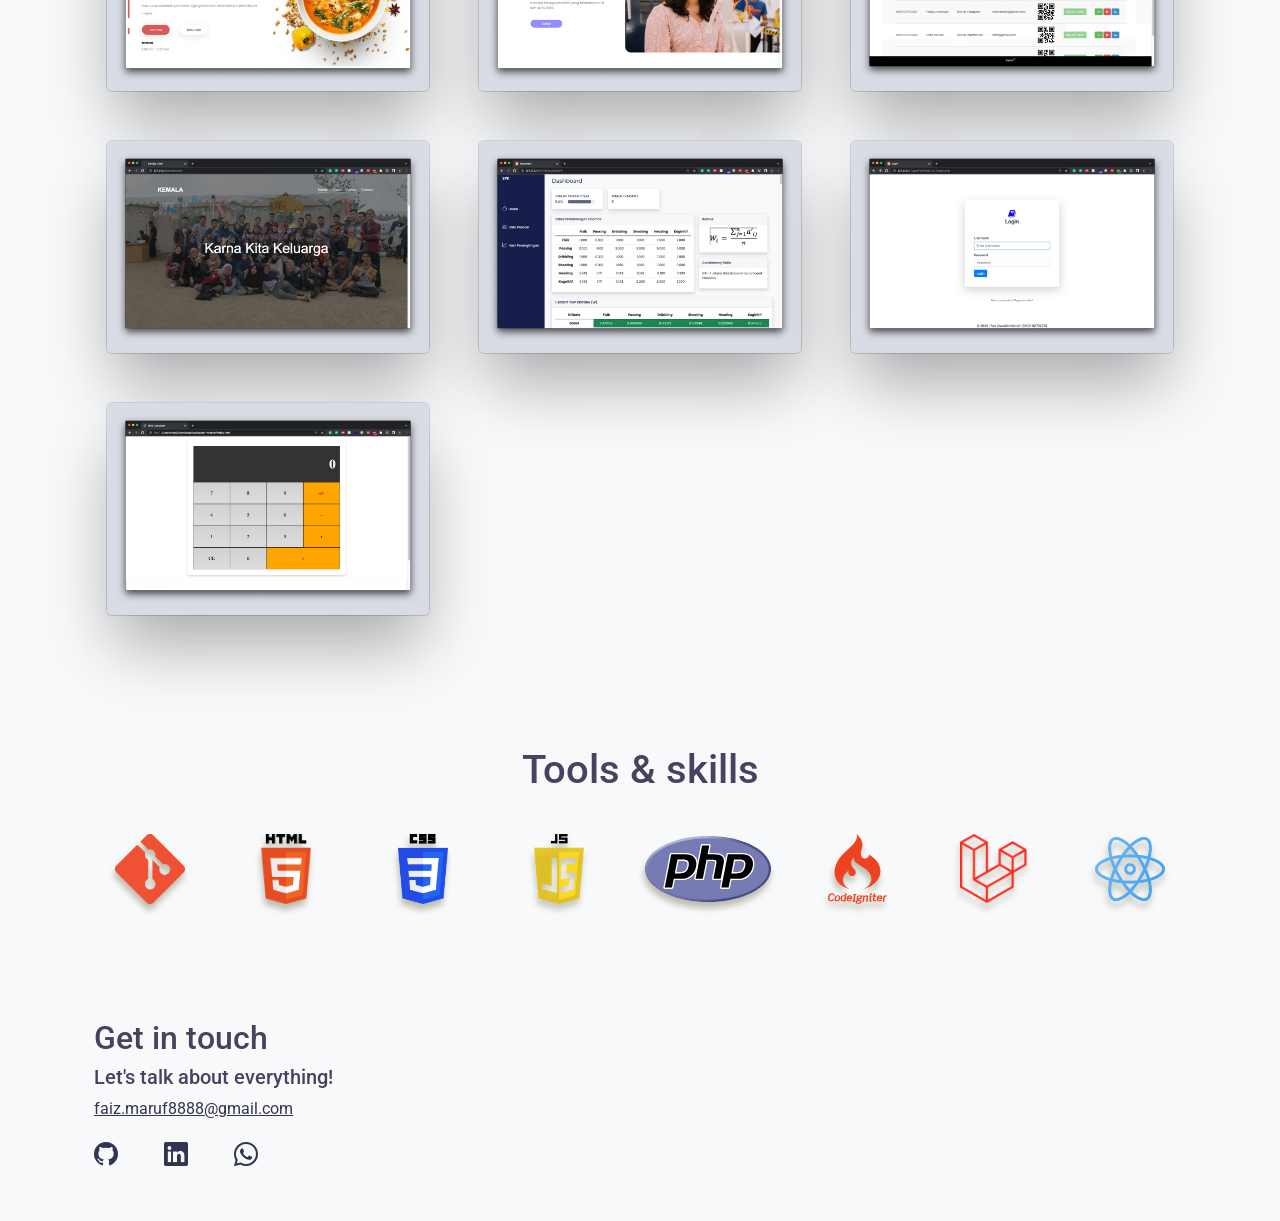
==== commit b22755b0: "update modal fiture" ====
--- a/index.html
+++ b/index.html
@@ -220,7 +220,7 @@
             <p id="modalDescription">Lorem ipsum dolor, sit amet consectetur adipisicing elit. Reiciendis beatae, iusto vel quisquam temporibus repellendus dolores pariatur laborum porro saepe aut nesciunt ullam lo
             </p>
           </div>
-          <div class="col-lg-12d d-flex">
+          <div class="col-lg-12 d-flex my-2">
             <a href="#" class="m-auto btn btn-primary rounded-pill" id="modalHref">Go to web</a>
           </div>
         </div>
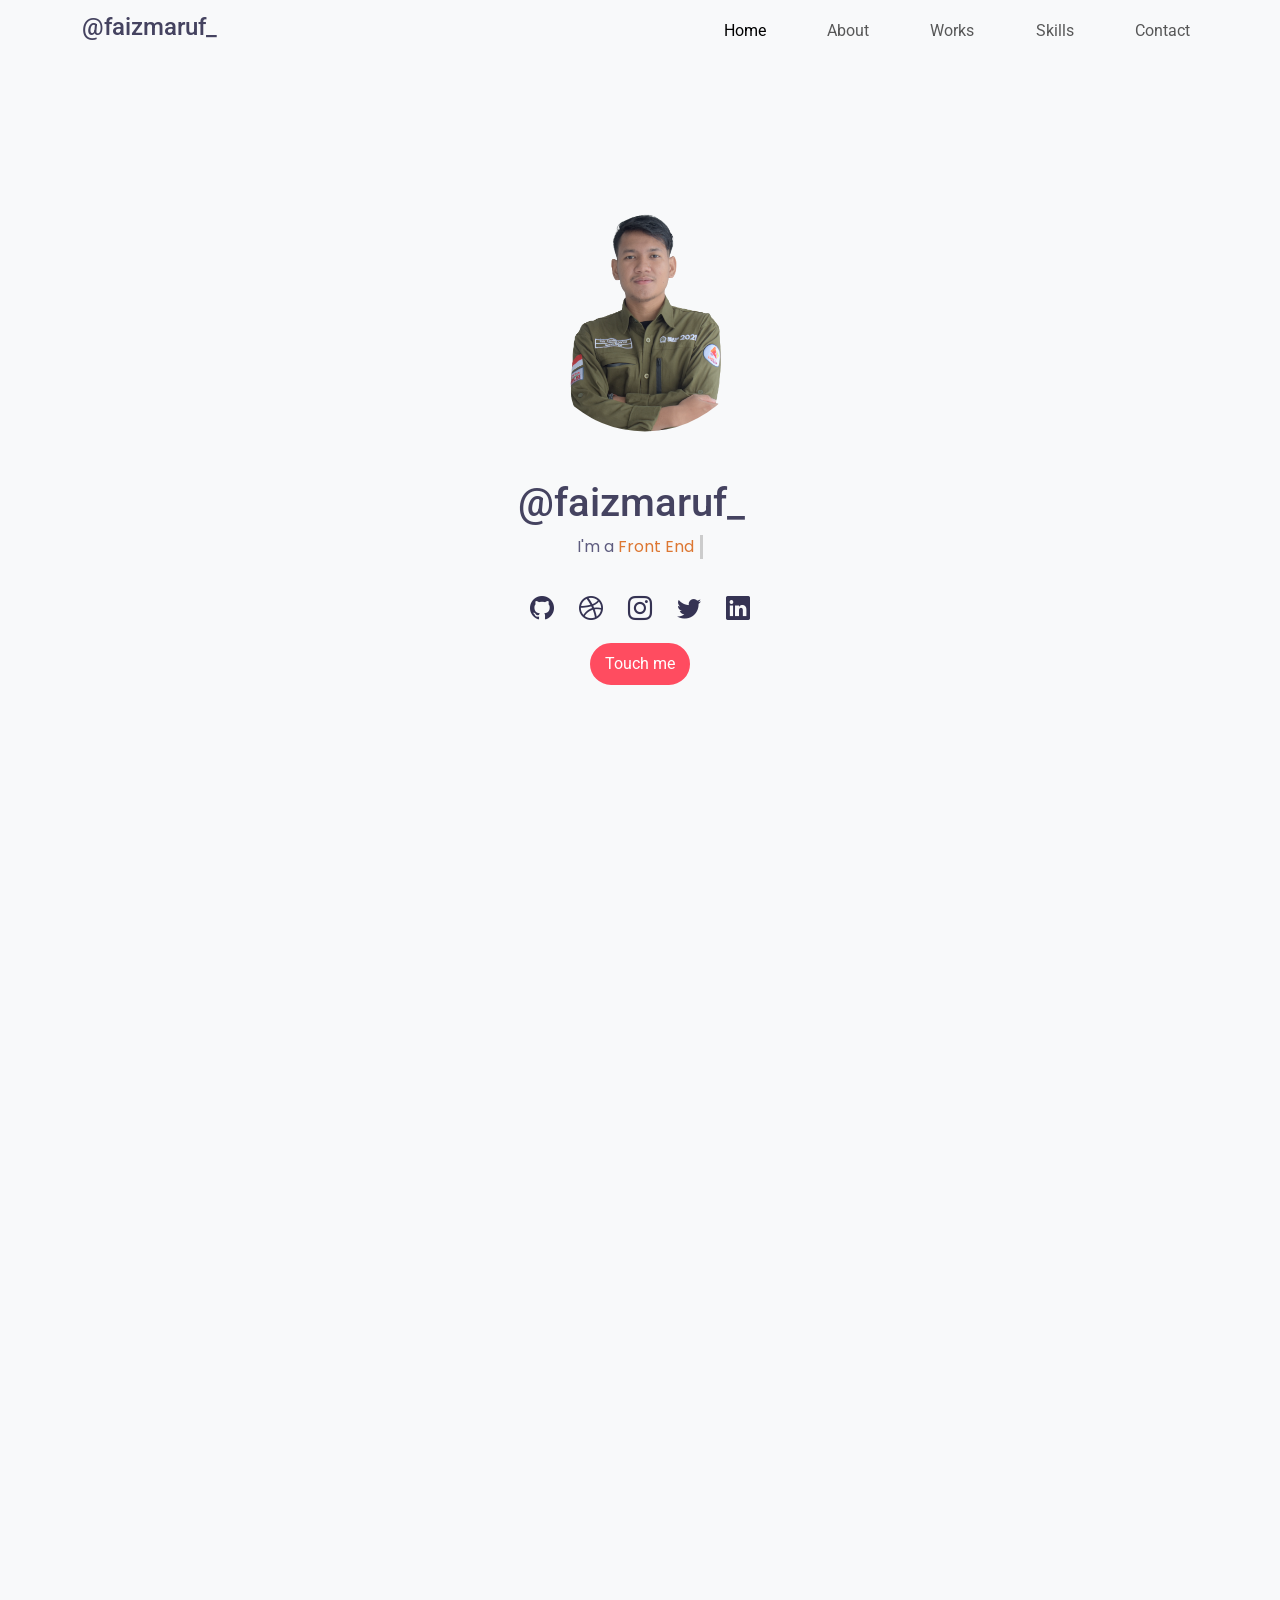
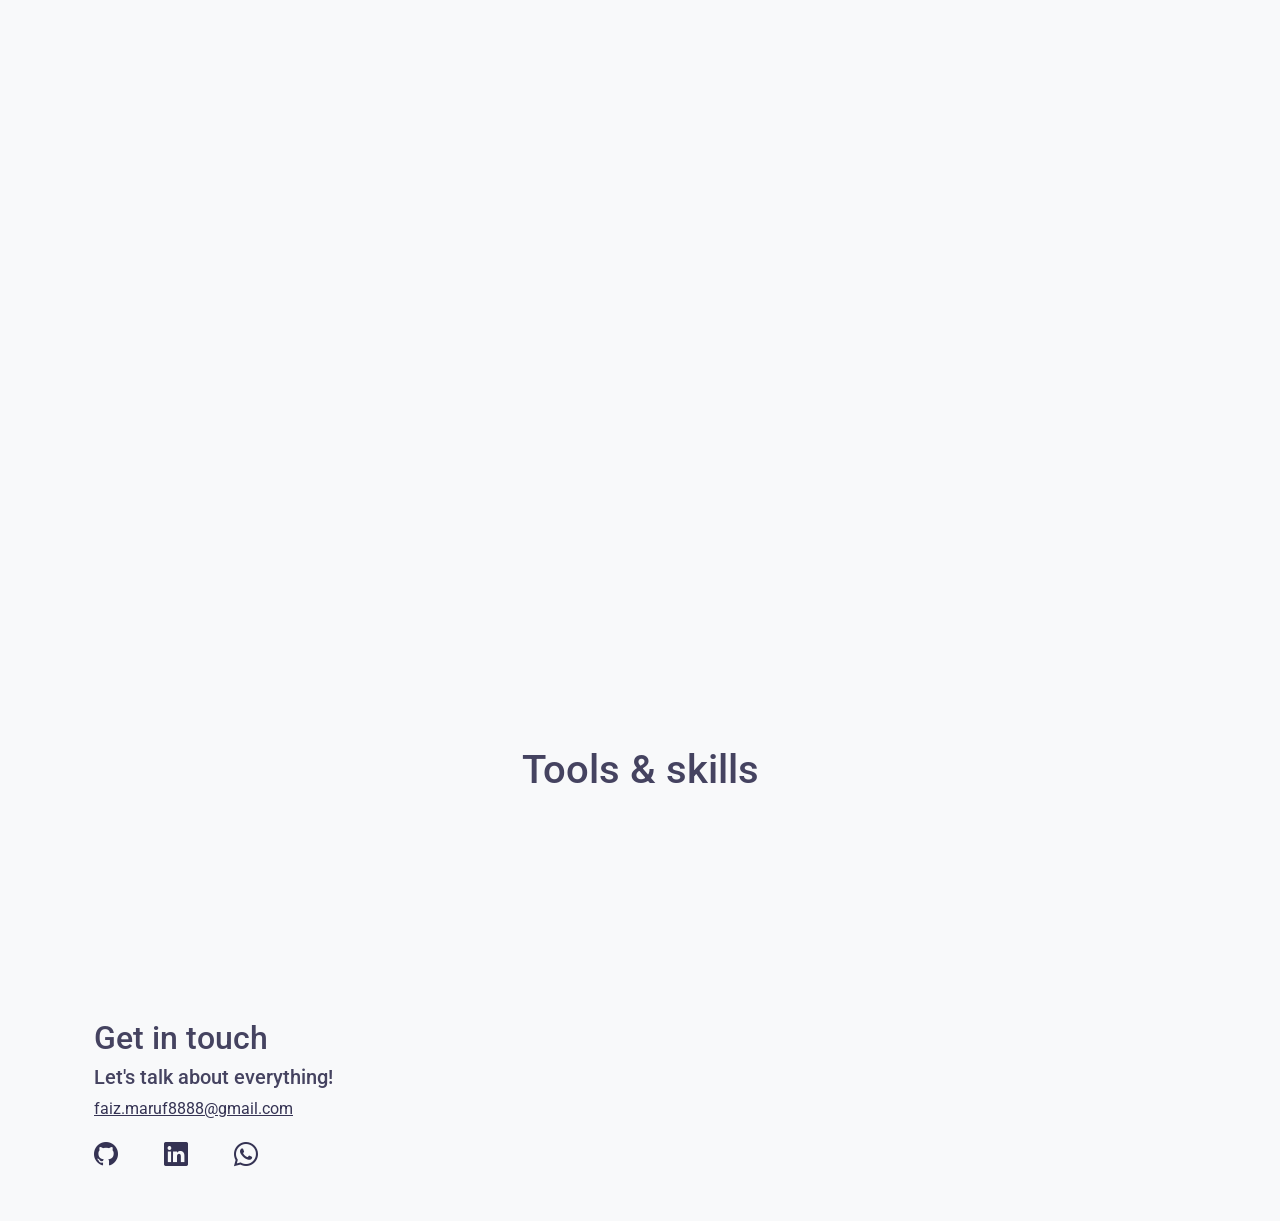
==== commit c433a72d: "add images and update new user interface" ====
--- a/index.html
+++ b/index.html
@@ -7,8 +7,9 @@
     <link rel="stylesheet" href="https://unpkg.com/aos@next/dist/aos.css" />
     <link rel="stylesheet" href="https://cdn.jsdelivr.net/npm/bootstrap@5.2.0-beta1/dist/css/bootstrap.min.css" />
     <link rel="stylesheet" href="https://cdn.jsdelivr.net/npm/bootstrap-icons@1.8.2/font/bootstrap-icons.css" />
-    <link rel="stylesheet" href="style.css" />
+    <link rel="stylesheet" href="style.css"/>
     <title>Faiz Alauddin Ma'ruf</title>
+    <link rel="icon" type="image/x-icon" href="/images/tools/react.png">
   </head>
   <body class="bg-light">
     <!-- header -->
@@ -141,7 +142,7 @@
             </div>
             <div class="col-md-4 p-4 porto"  data-aos="fade-up" data-aos-duration="1000" data-bs-toggle="modal" href="#exampleModalToggle" id="6">
               <div class="card text-white">
-                <img src="images/porto/uas.jpeg" class="card-img" alt="..." />
+                <img src="images/porto/lionparcel.png" class="card-img" alt="..." />
                 <div class="card-img-overlay">
                   <h5 class="card-title"></h5>
                   <p class="card-text"></p>
@@ -151,7 +152,27 @@
             </div>
             <div class="col-md-4 p-4 porto"  data-aos="fade-up" data-aos-duration="1000" data-bs-toggle="modal" href="#exampleModalToggle" id="7">
               <div class="card text-white">
-                <img src="images/porto/calculator.jpeg" class="card-img" alt="..." />
+                <img src="images/porto/laurreta.png" class="card-img" alt="..." />
+                <div class="card-img-overlay">
+                  <h5 class="card-title"></h5>
+                  <p class="card-text"></p>
+                  <p class="card-text"></p>
+                </div>
+              </div>
+            </div>
+            <div class="col-md-4 p-4 porto"  data-aos="fade-up" data-aos-duration="1000" data-bs-toggle="modal" href="#exampleModalToggle" id="8">
+              <div class="card text-white">
+                <img src="images/porto/cmsbio.png" class="card-img" alt="..." />
+                <div class="card-img-overlay">
+                  <h5 class="card-title"></h5>
+                  <p class="card-text"></p>
+                  <p class="card-text"></p>
+                </div>
+              </div>
+            </div>
+            <div class="col-md-4 p-4 porto"  data-aos="fade-up" data-aos-duration="1000" data-bs-toggle="modal" href="#exampleModalToggle" id="9">
+              <div class="card text-white">
+                <img src="images/porto/websurveyor.png" class="card-img" alt="..." />
                 <div class="card-img-overlay">
                   <h5 class="card-title"></h5>
                   <p class="card-text"></p>
@@ -193,6 +214,16 @@
         <li><i class="fs-4 bi-nintendo-switch"></i></li>
       </ul>
     </div>
+    <div class="container">
+      <div class="row">
+        <div class="col-3">
+          <!-- foto profilnya/yang kiri -->
+        </div>
+        <div class="col-9">
+          <!-- ini yang kanan -->
+        </div>
+      </div>
+    </div>
 
     <!-- footer -->
  <div class="modal fade modal-lg" id="exampleModalToggle" aria-hidden="true" aria-labelledby="exampleModalToggleLabel" tabindex="-1">
--- a/style.css
+++ b/style.css
@@ -81,7 +81,7 @@
 }
 .img-profile {
   margin: auto;
-  width: 175px;
+  width: 245px;
   clip-path: circle(42.6% at 52% 43%);
 }
 .img-tools {
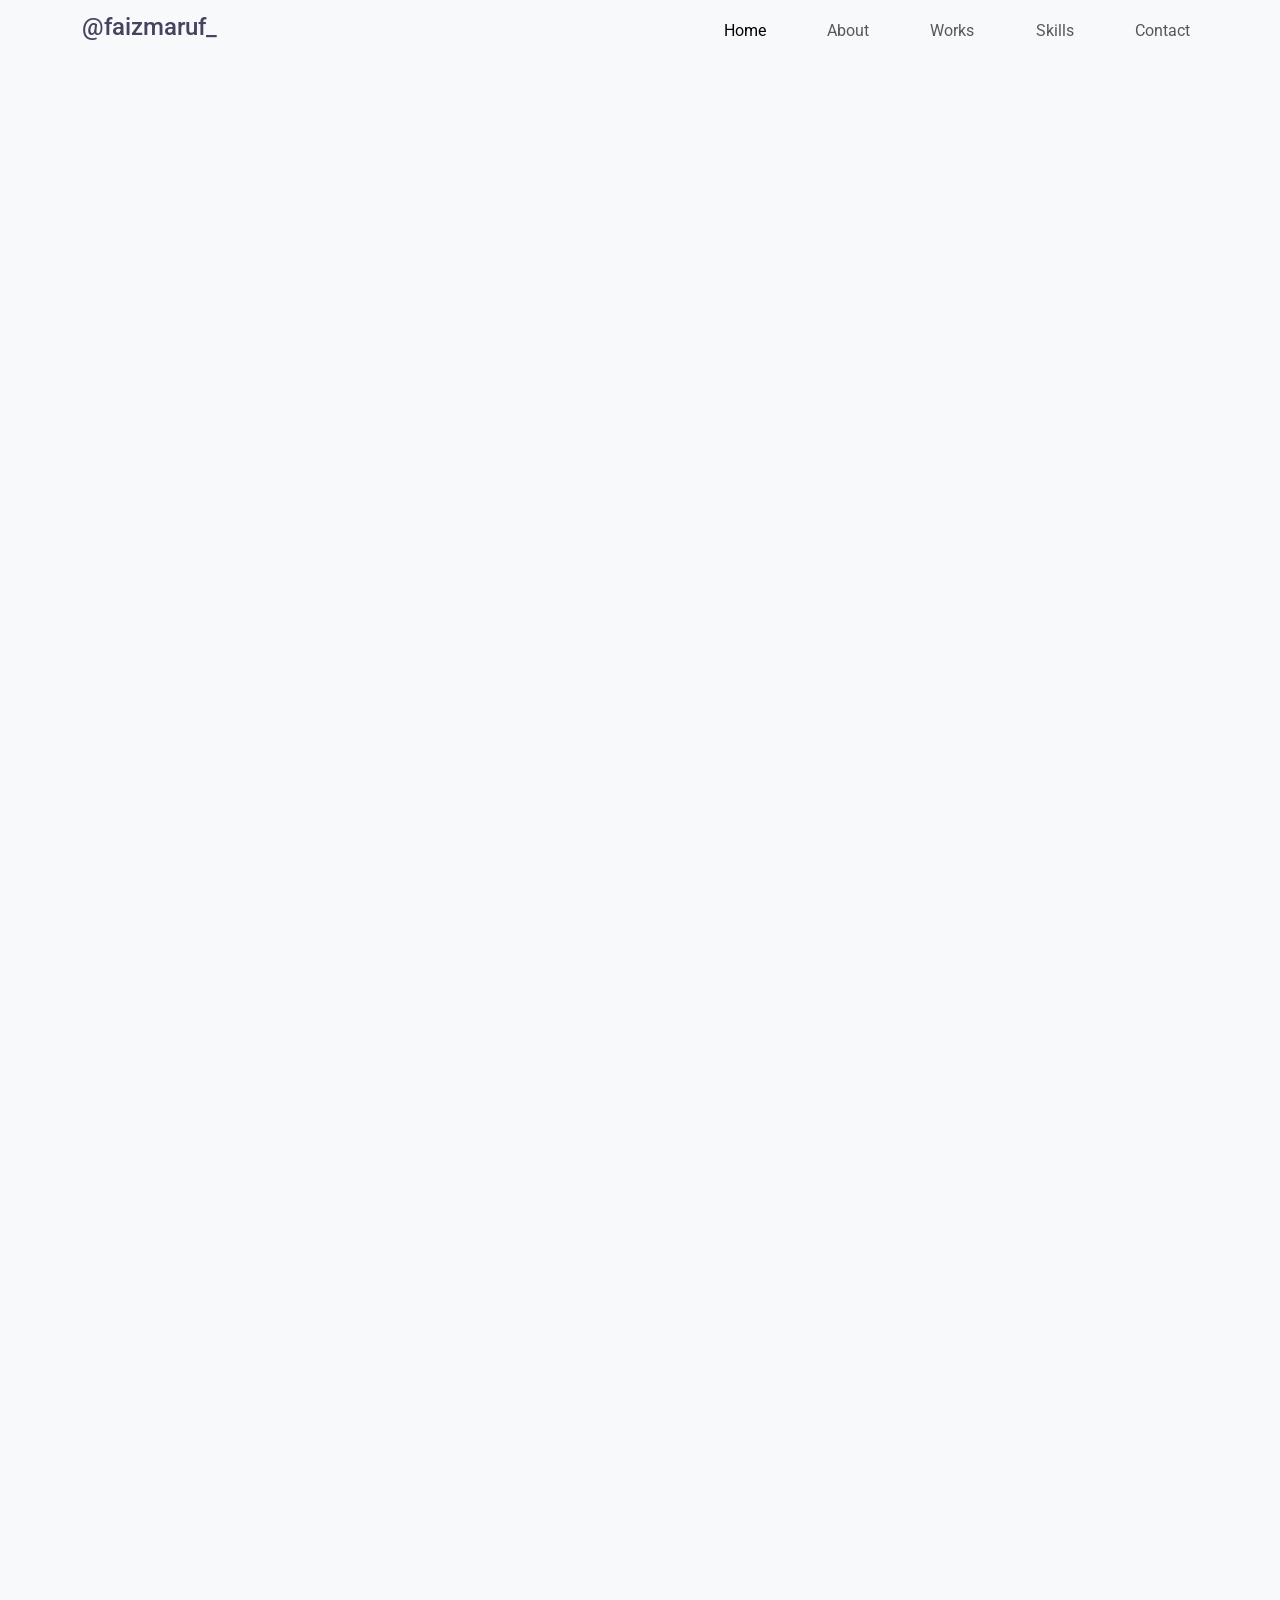
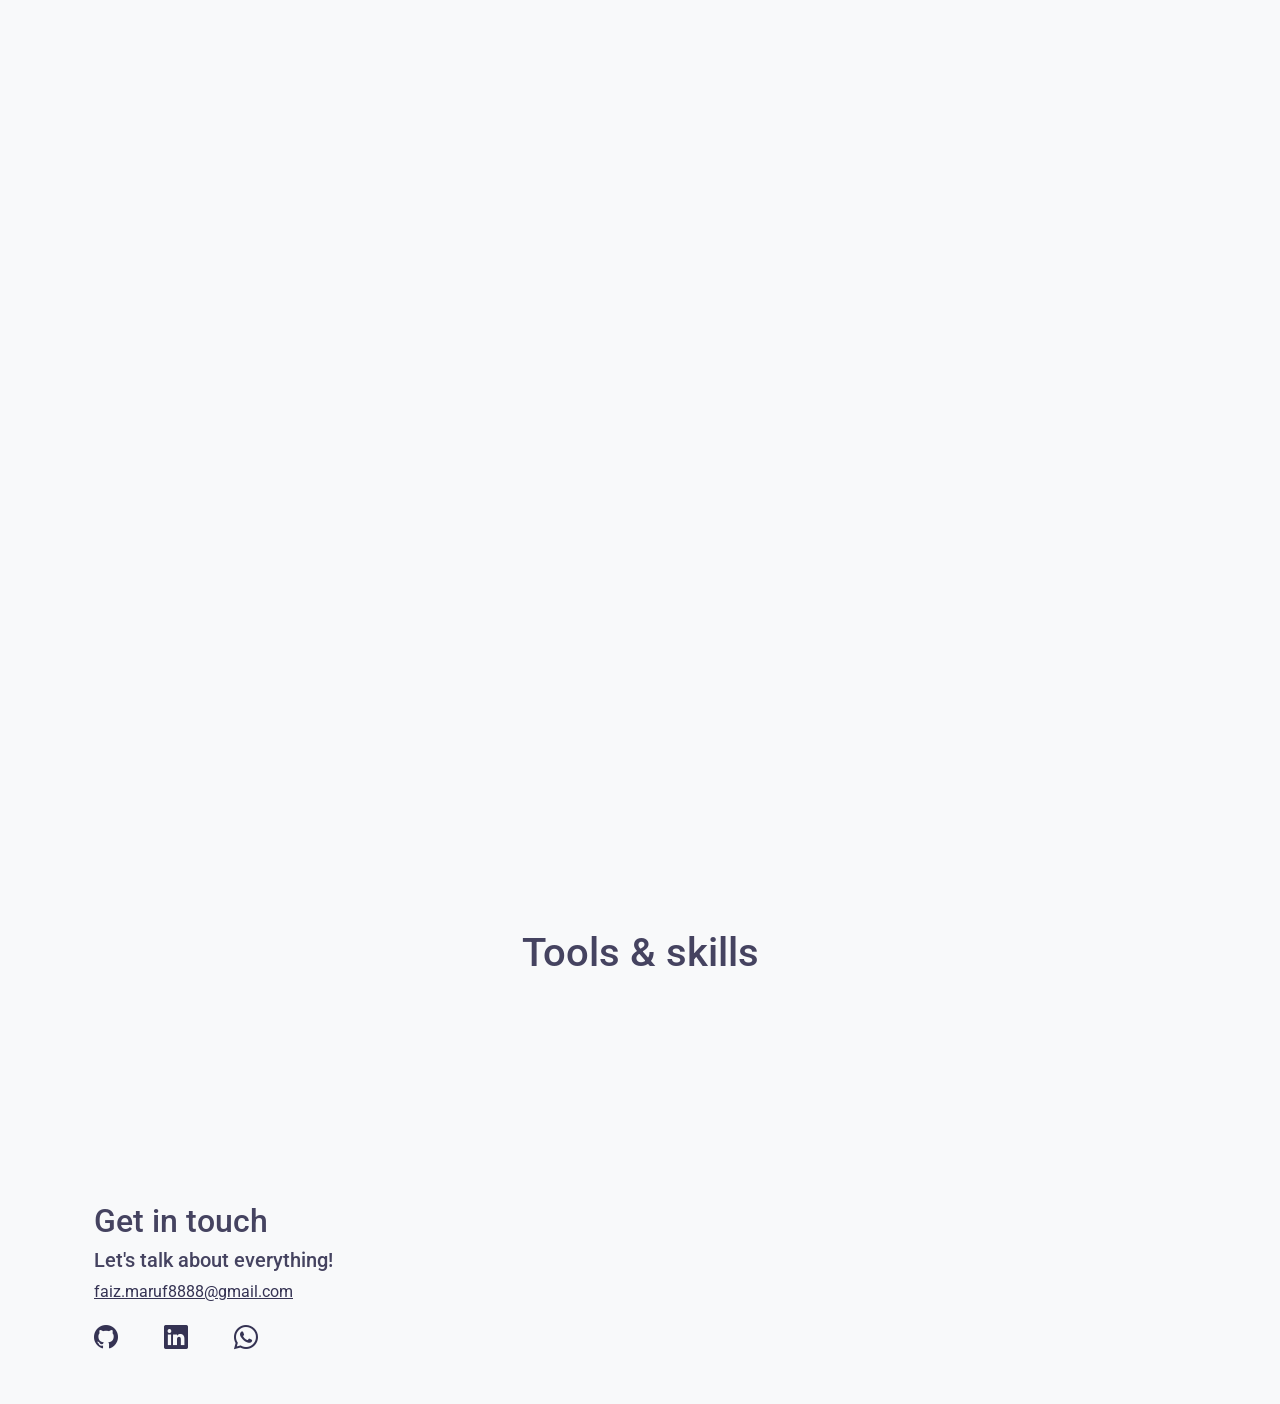
==== commit 8b1c90d3: "add kiriminaja porto" ====
--- a/index.html
+++ b/index.html
@@ -180,6 +180,16 @@
                 </div>
               </div>
             </div>
+            <div class="col-md-4 p-4 porto"  data-aos="fade-up" data-aos-duration="1000" data-bs-toggle="modal" href="#exampleModalToggle" id="10">
+              <div class="card text-white">
+                <img src="images/porto/kiriminaja.png" class="card-img" alt="..." />
+                <div class="card-img-overlay">
+                  <h5 class="card-title"></h5>
+                  <p class="card-text"></p>
+                  <p class="card-text"></p>
+                </div>
+              </div>
+            </div>
           </div>
         </div>
       </div>
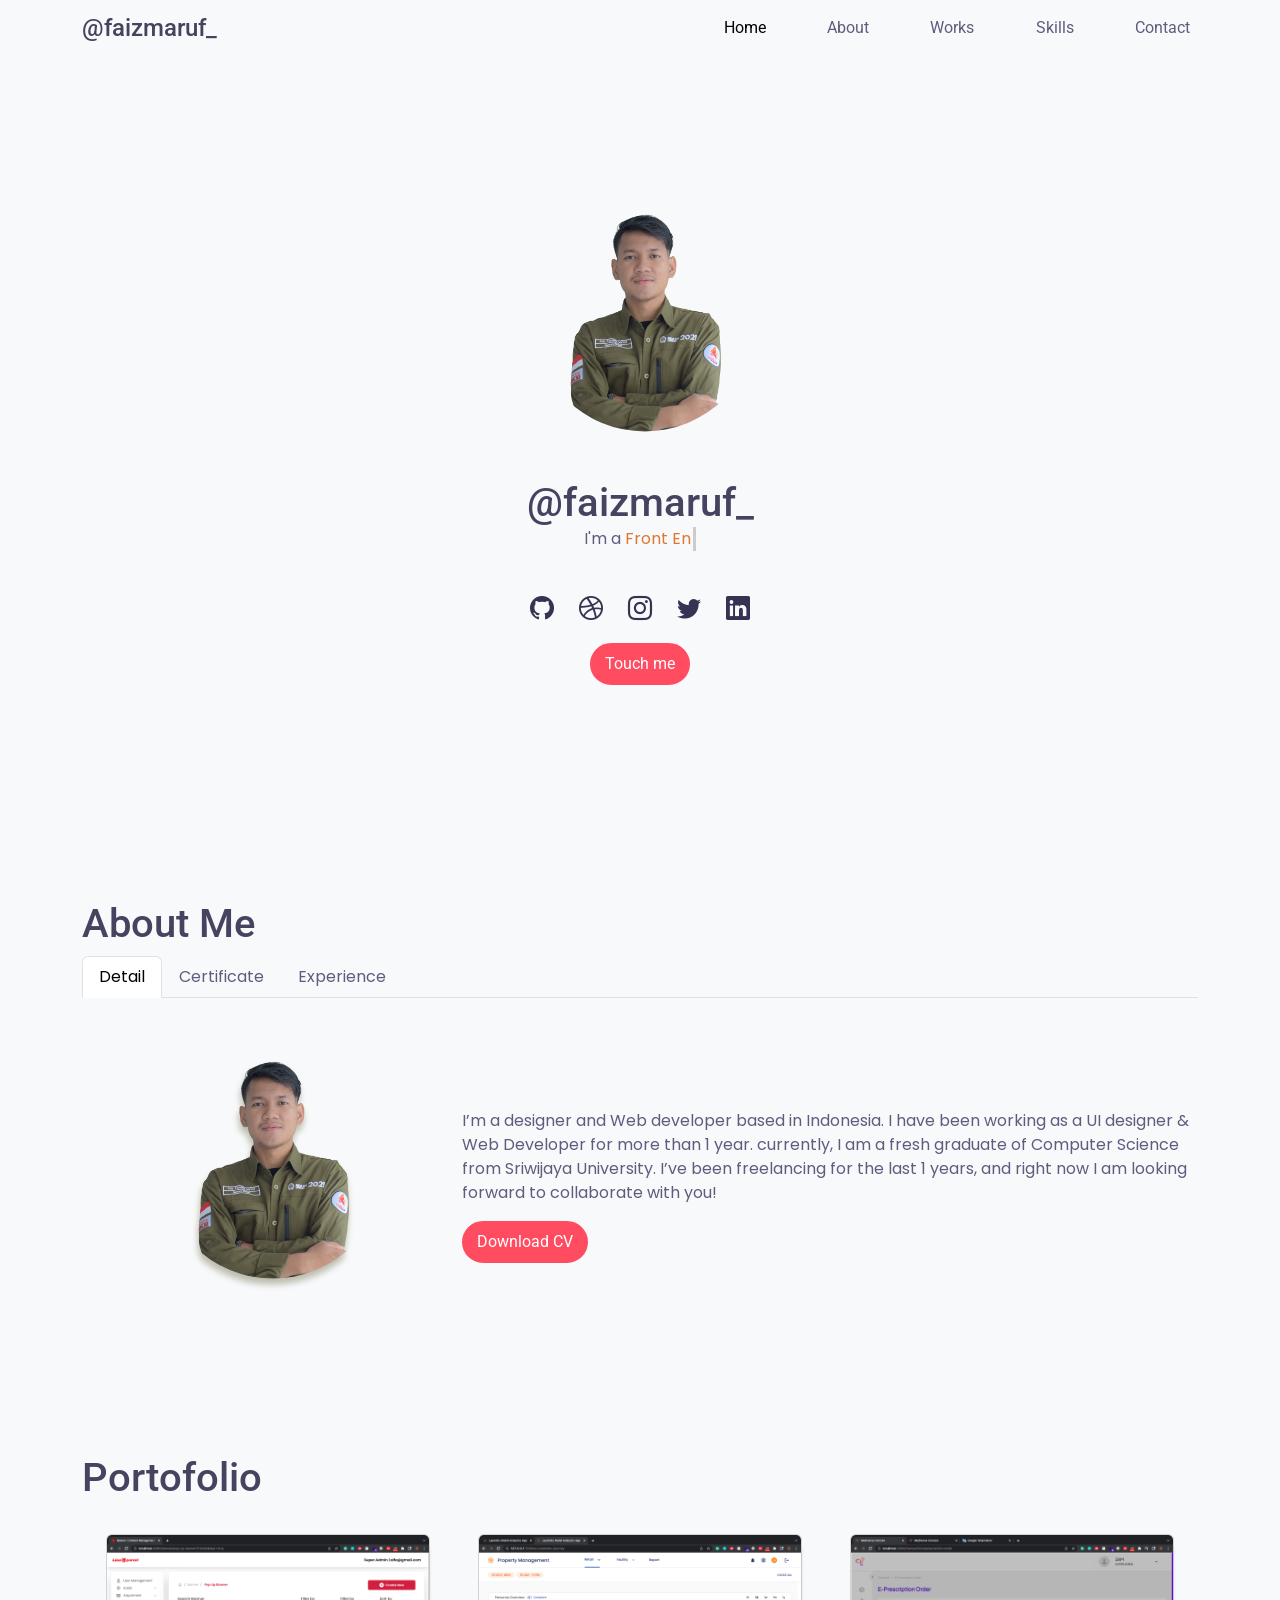
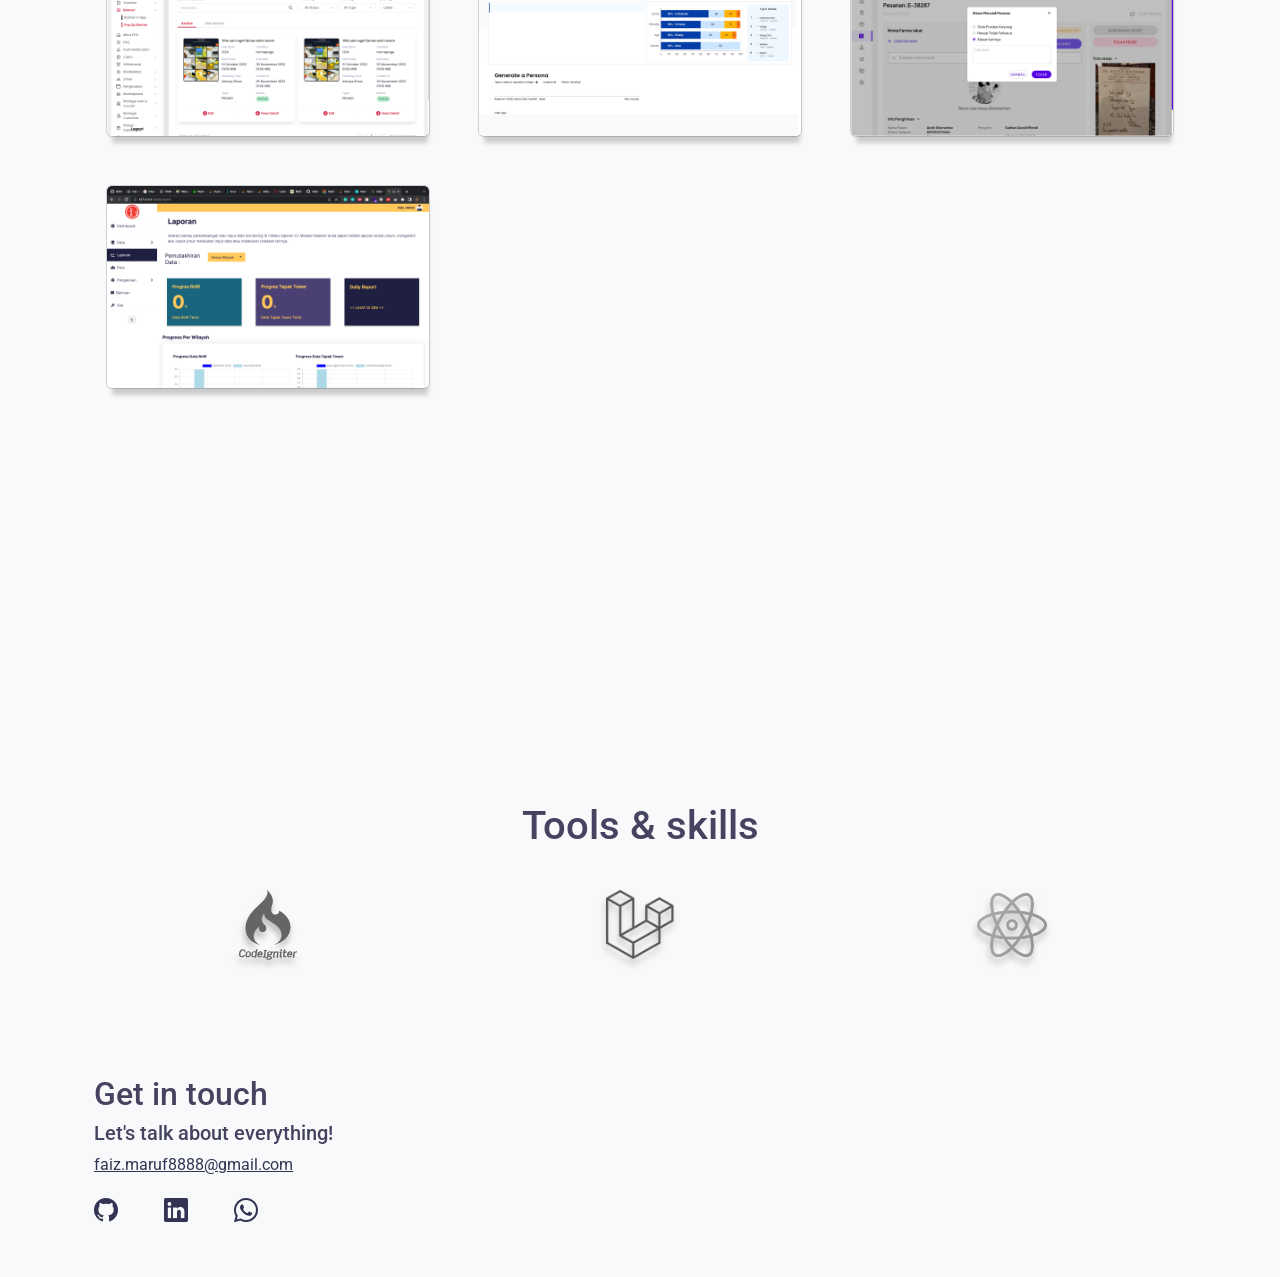
==== commit a14a2b57: "add tab view" ====
--- a/index.html
+++ b/index.html
@@ -1,295 +1,295 @@
 <!DOCTYPE html>
 <html lang="en">
-  <head>
-    <meta charset="UTF-8" />
-    <meta http-equiv="X-UA-Compatible" content="IE=edge" />
-    <meta name="viewport" content="width=device-width, initial-scale=1.0" />
-    <link rel="stylesheet" href="https://unpkg.com/aos@next/dist/aos.css" />
-    <link rel="stylesheet" href="https://cdn.jsdelivr.net/npm/bootstrap@5.2.0-beta1/dist/css/bootstrap.min.css" />
-    <link rel="stylesheet" href="https://cdn.jsdelivr.net/npm/bootstrap-icons@1.8.2/font/bootstrap-icons.css" />
-    <link rel="stylesheet" href="style.css"/>
-    <title>Faiz Alauddin Ma'ruf</title>
-    <link rel="icon" type="image/x-icon" href="/images/tools/react.png">
-  </head>
-  <body class="bg-light">
-    <!-- header -->
-    <div class="container p-container">
-      <div class="container-fluid">
-        <div class="col-lg-12">
-          <nav class="navbar fixed-top navbar-expand-lg" id="navbar">
-            <div class="container">
-              <a class="navbar-brand" href="#"><h4>@faizmaruf_</h4></a>
-              <button class="navbar-toggler" type="button" data-bs-toggle="collapse" data-bs-target="#navbarNav" aria-controls="navbarNav" aria-expanded="false" aria-label="Toggle navigation">
-                <span class="navbar-toggler-icon"></span>
-              </button>
-              <div class="collapse navbar-collapse justify-content-end" id="navbarNav">
-                <ul class="navbar-nav w-50 d-flex justify-content-between">
-                  <li class="nav-item">
-                    <a class="nav-link active" aria-current="page" href="#">Home</a>
-                  </li>
-                  <li class="nav-item">
-                    <a class="nav-link" href="#about">About</a>
-                  </li>
-                  <li class="nav-item">
-                    <a class="nav-link" href="#works">Works</a>
-                  </li>                
-                  <li class="nav-item">
-                    <a class="nav-link" href="#skills">Skills</a>
-                  </li>
-                  <li class="nav-item">
-                    <a class="nav-link" href="#contact">Contact</a>
-                  </li>
-                </ul>
-              </div>
-            </div>
-          </nav>
-        </div>
-      </div>
-    </div>
-
-    <!-- body -->
-    <div class="container bg-light">
-      <!-- section 1 -->
-      <div class="container-fluid full-page d-flex">
-        <div class="w-100 d-flex flex-column m-auto h-50" data-aos="fade-up" data-aos-duration="1000">
-          <div class="mx-auto d-flex flex-column h-100">
-            <img src="images/faiz.png" alt="faiz" class="img-profile" />
-            <div class="m-auto faiz position-relative">
-              <h1>@faizmaruf_</h1>
-              <div class="container position-absolute">
-              <p class="text-center">I'm a <span class="typed-text"></span><span class="cursor">&nbsp;</span></p></p>
-              </div>
-              <div class="d-flex justify-content-around mt-5 pt-3">
-                <a href="https://github.com/faizmaruf"><i class="fs-4 bi-github"></i></a>
-                <a href="https://dribbble.com/faizmaruf"><i class="fs-4 bi-dribbble"></i></a>
-                <a href="https://www.instagram.com/faizmaruf_/"><i class="fs-4 bi-instagram"></i></a>
-                <a href="https://twitter.com/faizmaruf_"><i class="fs-4 bi-twitter"></i></a>
-                <a href="https://www.linkedin.com/in/faizalauddinmaruf/"><i class="fs-4 bi-linkedin"></i></a>
-              </div>
-            </div>
-            <a href="#contact" class="mx-auto my-3 btn btn-primary rounded-pill">Touch me</a>
-          </div>
-        </div>
-      </div>
-      <!-- section 2 -->
-      <div id="about" class="container-fluid half-page d-flex flex-column" data-aos="fade-up" data-aos-duration="1000">
-        <h1>About Me</h1>
-        <div class="d-flex m-auto about">
-          <div class="col-lg-4 m-auto img-shadow d-flex">
-            <img src="images/faiz.png" alt="faiz" class="img-profile" />
-          </div>
-          <div class="col-lg m-auto p-2">
-            <p>I’m a designer and Web developer based in Indonesia. I have been working as a UI designer & Web Developer for more than 1 year. currently, I am a fresh graduate of Computer Science from Sriwijaya University. I’ve been freelancing for the last 1 years, and right now I am looking forward to collaborate with you!<br /></p>
-            <a href="Faiz Alauddin Ma'ruf-resume.pdf" class="btn btn-primary rounded-pill">Download CV</a>
-          </div>
-        </div>
-      </div>
-      <!-- section 3 -->
-      <div id="works" class="container-fluid full-page mt-5" data-aos="fade-up" data-aos-duration="1000">
-        <h1>Recent Work</h1>
-        <div class="row-cols-md-6"></div>
-        <div class="container">
-          <div class="row"">
-            <div class="col-md-4 p-4 porto"  data-aos="fade-up" data-aos-duration="1000" data-bs-toggle="modal" href="#exampleModalToggle"  id="1">
-              <div class="card text-white">
-                <img src="images/porto/spicysoup.jpeg" class="card-img" alt="..." />
-                <div class="card-img-overlay">
-                  <h5 class="card-title"></h5>
-                  <p class="card-text"></p>
-                  <p class="card-text"></p>
-                </div>
-              </div>
-            </div>
-            <div class="col-md-4 p-4 porto"  data-aos="fade-up" data-aos-duration="1000" data-bs-toggle="modal" href="#exampleModalToggle"  id="2">
-              <div class="card text-white">
-                <img src="images/porto/gurubisa.jpeg" class="card-img" alt="..." />
-                <div class="card-img-overlay">
-                  <h5 class="card-title"></h5>
-                  <p class="card-text"></p>
-                  <p class="card-text"></p>
-                </div>
-              </div>
-            </div>
-            <div class="col-md-4 p-4 porto"  data-aos="fade-up" data-aos-duration="1000" data-bs-toggle="modal" href="#exampleModalToggle" id="3">
-              <div class="card text-white">
-                <img src="images/porto/qrcode.jpeg" class="card-img" alt="..." />
-                <div class="card-img-overlay">
-                  <h5 class="card-title"></h5>
-                  <p class="card-text"></p>
-                  <p class="card-text"></p>
-                </div>
-              </div>
-            </div>
-            <div class="col-md-4 p-4 porto"  data-aos="fade-up" data-aos-duration="1000" data-bs-toggle="modal" href="#exampleModalToggle" id="4">
-              <div class="card text-white">
-                <img src="images/porto/kemala.jpeg" class="card-img" alt="..." />
-                <div class="card-img-overlay">
-                  <h5 class="card-title"></h5>
-                  <p class="card-text"></p>
-                  <p class="card-text"></p>
-                </div>
-              </div>
-            </div>
-            <div class="col-md-4 p-4 porto"  data-aos="fade-up" data-aos-duration="1000" data-bs-toggle="modal" href="#exampleModalToggle" id="5">
-              <div class="card text-white">
-                <img src="images/porto/spk.jpeg" class="card-img" alt="..." />
-                <div class="card-img-overlay">
-                  <h5 class="card-title"></h5>
-                  <p class="card-text"></p>
-                  <p class="card-text"></p>
-                </div>
-              </div>
-            </div>
-            <div class="col-md-4 p-4 porto"  data-aos="fade-up" data-aos-duration="1000" data-bs-toggle="modal" href="#exampleModalToggle" id="6">
-              <div class="card text-white">
-                <img src="images/porto/lionparcel.png" class="card-img" alt="..." />
-                <div class="card-img-overlay">
-                  <h5 class="card-title"></h5>
-                  <p class="card-text"></p>
-                  <p class="card-text"></p>
-                </div>
-              </div>
-            </div>
-            <div class="col-md-4 p-4 porto"  data-aos="fade-up" data-aos-duration="1000" data-bs-toggle="modal" href="#exampleModalToggle" id="7">
-              <div class="card text-white">
-                <img src="images/porto/laurreta.png" class="card-img" alt="..." />
-                <div class="card-img-overlay">
-                  <h5 class="card-title"></h5>
-                  <p class="card-text"></p>
-                  <p class="card-text"></p>
-                </div>
-              </div>
-            </div>
-            <div class="col-md-4 p-4 porto"  data-aos="fade-up" data-aos-duration="1000" data-bs-toggle="modal" href="#exampleModalToggle" id="8">
-              <div class="card text-white">
-                <img src="images/porto/cmsbio.png" class="card-img" alt="..." />
-                <div class="card-img-overlay">
-                  <h5 class="card-title"></h5>
-                  <p class="card-text"></p>
-                  <p class="card-text"></p>
-                </div>
-              </div>
-            </div>
-            <div class="col-md-4 p-4 porto"  data-aos="fade-up" data-aos-duration="1000" data-bs-toggle="modal" href="#exampleModalToggle" id="9">
-              <div class="card text-white">
-                <img src="images/porto/websurveyor.png" class="card-img" alt="..." />
-                <div class="card-img-overlay">
-                  <h5 class="card-title"></h5>
-                  <p class="card-text"></p>
-                  <p class="card-text"></p>
-                </div>
-              </div>
-            </div>
-            <div class="col-md-4 p-4 porto"  data-aos="fade-up" data-aos-duration="1000" data-bs-toggle="modal" href="#exampleModalToggle" id="10">
-              <div class="card text-white">
-                <img src="images/porto/kiriminaja.png" class="card-img" alt="..." />
-                <div class="card-img-overlay">
-                  <h5 class="card-title"></h5>
-                  <p class="card-text"></p>
-                  <p class="card-text"></p>
-                </div>
-              </div>
-            </div>
-          </div>
-        </div>
-      </div>
-
-      <!-- section 4 -->      
-      <div id="skills" class="container-fluid quarter-page d-flex flex-column mt-5">
-        <h1 class="mx-auto">Tools & skills</h1>
-        <div class="container mt-3">
+
+<head>
+  <meta charset="UTF-8" />
+  <meta http-equiv="X-UA-Compatible" content="IE=edge" />
+  <meta name="viewport" content="width=device-width, initial-scale=1.0" />
+  <link rel="stylesheet" href="https://unpkg.com/aos@next/dist/aos.css" />
+  <link rel="stylesheet" href="https://cdn.jsdelivr.net/npm/bootstrap@5.2.0-beta1/dist/css/bootstrap.min.css" />
+  <link rel="stylesheet" href="https://cdn.jsdelivr.net/npm/bootstrap-icons@1.8.2/font/bootstrap-icons.css" />
+  <link rel="stylesheet" href="style.css" />
+  <title>Faiz Alauddin Ma'ruf</title>
+  <link rel="icon" type="image/x-icon" href="/images/tools/react.png">
+</head>
+
+<body class="bg-light">
+  <!-- header -->
+  <div class="container p-container">
+    <div class="container-fluid">
+      <div class="col-lg-12">
+        <nav class="navbar fixed-top navbar-expand-lg" id="navbar">
+          <div class="container">
+            <a class="navbar-brand" href="#">
+              <h4 class="m-auto">@faizmaruf_</h4>
+            </a>
+            <button class="navbar-toggler" type="button" data-bs-toggle="collapse" data-bs-target="#navbarNav"
+              aria-controls="navbarNav" aria-expanded="false" aria-label="Toggle navigation">
+              <span class="navbar-toggler-icon"></span>
+            </button>
+            <div class="collapse navbar-collapse justify-content-end" id="navbarNav">
+              <ul class="navbar-nav w-50 d-flex justify-content-between">
+                <li class="nav-item">
+                  <a class="nav-link active" aria-current="page" href="#">Home</a>
+                </li>
+                <li class="nav-item">
+                  <a class="nav-link" href="#about">About</a>
+                </li>
+                <li class="nav-item">
+                  <a class="nav-link" href="#works">Works</a>
+                </li>
+                <li class="nav-item">
+                  <a class="nav-link" href="#skills">Skills</a>
+                </li>
+                <li class="nav-item">
+                  <a class="nav-link" href="#contact">Contact</a>
+                </li>
+              </ul>
+            </div>
+          </div>
+        </nav>
+      </div>
+    </div>
+  </div>
+
+  <!-- body -->
+  <div class="container bg-light">
+    <!-- section 1 -->
+    <div class="container-fluid full-page d-flex">
+      <div class="w-100 d-flex flex-column m-auto h-50" data-aos="fade-up" data-aos-duration="1000">
+        <div class="mx-auto d-flex flex-column h-100">
+          <img src="images/faiz.png" alt="faiz" class="img-profile" />
+          <div class="m-auto faiz position-relative">
+            <h1 class="m-auto text-center">@faizmaruf_</h1>
+            <div class="container position-absolute">
+              <p class="text-center">I'm a <span class="typed-text"></span><span class="cursor">&nbsp;</span></p>
+              </p>
+            </div>
+            <div class="d-flex justify-content-around mt-5 pt-3">
+              <a href="https://github.com/faizmaruf"><i class="fs-4 bi-github"></i></a>
+              <a href="https://dribbble.com/faizmaruf"><i class="fs-4 bi-dribbble"></i></a>
+              <a href="https://www.instagram.com/faizmaruf_/"><i class="fs-4 bi-instagram"></i></a>
+              <a href="https://twitter.com/faizmaruf_"><i class="fs-4 bi-twitter"></i></a>
+              <a href="https://www.linkedin.com/in/faizalauddinmaruf/"><i class="fs-4 bi-linkedin"></i></a>
+            </div>
+          </div>
+          <a href="#contact" class="mx-auto my-3 btn btn-primary rounded-pill">Touch me</a>
+        </div>
+      </div>
+    </div>
+    <!-- section 2 -->
+    <div id="about" class="flex-column" data-aos="fade-up" data-aos-duration="1000">
+      <h1>About Me</h1>
+
+    </div>
+    <div id="about" class="container-fluid half-page d-flex flex-column" data-aos="fade-up" data-aos-duration="1000">
+      <ul class="nav nav-tabs" id="myTab" role="tablist">
+        <li class="nav-item" role="presentation">
+          <button class="nav-link active" id="detail-tab" data-bs-toggle="tab" data-bs-target="#detail" type="button"
+            role="tab" aria-controls="detail" aria-selected="true">Detail</button>
+        </li>
+        <li class="nav-item" role="presentation">
+          <button class="nav-link" id="certificate-tab" data-bs-toggle="tab" data-bs-target="#certificate" type="button"
+            role="tab" aria-controls="certificate" aria-selected="false">Certificate</button>
+        </li>
+        <li class="nav-item" role="presentation">
+          <button class="nav-link" id="experience-tab" data-bs-toggle="tab" data-bs-target="#experience" type="button"
+            role="tab" aria-controls="experience" aria-selected="false">Experience</button>
+        </li>
+      </ul>
+      <div class="tab-content" id="myTabContent">
+        <div class="tab-pane fade show active mt-5" id="detail" role="tabpanel" aria-labelledby="detail-tab">
+          <div class="d-flex m-auto about">
+            <div class="col-lg-4 m-auto img-shadow d-flex">
+              <img src="images/faiz.png" alt="faiz" class="img-profile" />
+            </div>
+            <div class="col-lg m-auto p-2">
+              <p>I’m a designer and Web developer based in Indonesia. I have been working as a UI designer & Web
+                Developer
+                for more than 1 year. currently, I am a fresh graduate of Computer Science from Sriwijaya University.
+                I’ve
+                been freelancing for the last 1 years, and right now I am looking forward to collaborate with you!<br />
+              </p>
+              <a href="Faiz Alauddin Ma'ruf-resume.pdf" class="btn btn-primary rounded-pill">Download CV</a>
+            </div>
+          </div>
+        </div>
+        <div class="tab-pane fade mt-5" id="certificate" role="tabpanel" aria-labelledby="certificate-tab">
           <div class="row">
-            <div class="col-md d-flex p-3" data-aos="fade-up" data-aos-duration="1000"><img src="images/tools/git.png" alt="" srcset="" class="img-tools" /></div>
-            <div class="col-md d-flex p-3" data-aos="fade-up" data-aos-duration="1000"><img src="images/tools/html.png" alt="" srcset="" class="img-tools" /></div>
-            <div class="col-md d-flex p-3" data-aos="fade-up" data-aos-duration="1000"><img src="images/tools/css.png" alt="" srcset="" class="img-tools" /></div>
-            <div class="col-md d-flex p-3" data-aos="fade-up" data-aos-duration="1000"><img src="images/tools/js-logo.webp" alt="" srcset="" class="img-tools" /></div>
-            <div class="col-md d-flex p-3" data-aos="fade-up" data-aos-duration="1000"><img src="images/tools/php.svg" alt="" srcset="" class="img-tools" /></div>
-            <div class="col-md d-flex p-3" data-aos="fade-up" data-aos-duration="1000"><img src="images/tools/codeigniter.svg" alt="" srcset="" class="img-tools" /></div>
-            <div class="col-md d-flex p-3" data-aos="fade-up" data-aos-duration="1000"><img src="images/tools/laravel.png" alt="" srcset="" class="img-tools" /></div>
-            <div class="col-md d-flex p-3" data-aos="fade-up" data-aos-duration="1000"><img src="images/tools/react.png" alt="" srcset="" class="img-tools" /></div>
-          </div>
-        </div>
-      </div>
-      <ul class="circles">
-        <li>console.log()</li>
-        <li>print_r()</li>
-        <li>hello world</li>
-        <li><i class="fs-4 bi-playstation"></i></li>
-        <li><i class="fs-4 bi-github"></i></li>
-        <li><i class="fs-4 bi-apple"></i></li>
-        <li><i class="fs-4 bi-git"></i></li>
-        <li><i class="fs-4 bi-code-slash"></i></li>
-        <li><i class="fs-4 bi-behance"></i></li>
-        <li><i class="fs-4 bi-google"></i></li>
-        <li><i class="fs-4 bi-nintendo-switch"></i></li>
-      </ul>
-    </div>
-    <div class="container">
-      <div class="row">
-        <div class="col-3">
-          <!-- foto profilnya/yang kiri -->
-        </div>
-        <div class="col-9">
-          <!-- ini yang kanan -->
-        </div>
-      </div>
-    </div>
-
-    <!-- footer -->
- <div class="modal fade modal-lg" id="exampleModalToggle" aria-hidden="true" aria-labelledby="exampleModalToggleLabel" tabindex="-1">
-  <div class="modal-dialog modal-dialog-centered">
-    <div class="modal-content">
-      <div class="modal-header">
-        <h5 class="modal-title" id="modalLabel">Modal 1</h5>
-        <button type="button" class="btn-close" data-bs-dismiss="modal" aria-label="Close"></button>
-      </div>
-      <div class="modal-body">
-        <div class="row">
-          <div class="col-lg-6 ">
-            <img src="images/porto/spicysoup.jpeg" class="card-img" alt="..." id="modalImg"/>
-          </div>
-          <div class="col-lg-6 mt-lg-0 mt-3">
-            <!-- <h6>Link</h6>
+            <div class="col">
+              <div class="image-container">
+                <img src="images/certificate/6.jpeg" alt="Gambar 1">
+                <img src="images/certificate/7.jpeg" alt="Gambar 2">
+                <img src="images/certificate/4.jpeg" alt="Gambar 3">
+                <img src="images/certificate/5.jpeg" alt="Gambar 4">
+                <img src="images/certificate/3.jpeg" alt="Gambar 5">
+                <img src="images/certificate/2.jpeg" alt="Gambar 6">
+                <img src="images/certificate/1.jpeg" alt="Gambar 7">
+              </div>
+            </div>
+          </div>
+        </div>
+        <div class="tab-pane fade" id="experience" role="tabpanel" aria-labelledby="experience-tab">Experience</div>
+      </div>
+    </div>
+
+    <!-- section 3 -->
+    <div id="works" class="container-fluid full-page mt-5" data-aos="fade-up" data-aos-duration="1000">
+      <h1>Portofolio</h1>
+      <div class="row-cols-md-6"></div>
+      <div class="container">
+        <div class="row">
+
+          <div class="col-md-4 p-4 porto" data-aos="fade-up" data-aos-duration="1000" data-bs-toggle="modal"
+            href="#exampleModalToggle" id="6">
+            <div class="card text-white">
+              <img src="images/porto/lionparcel.png" class="card-img" alt="..." />
+              <div class="card-img-overlay">
+                <h5 class="card-title"></h5>
+                <p class="card-text"></p>
+                <p class="card-text"></p>
+              </div>
+            </div>
+          </div>
+          <div class="col-md-4 p-4 porto" data-aos="fade-up" data-aos-duration="1000" data-bs-toggle="modal"
+            href="#exampleModalToggle" id="7">
+            <div class="card text-white">
+              <img src="images/porto/laurreta.png" class="card-img" alt="..." />
+              <div class="card-img-overlay">
+                <h5 class="card-title"></h5>
+                <p class="card-text"></p>
+                <p class="card-text"></p>
+              </div>
+            </div>
+          </div>
+          <div class="col-md-4 p-4 porto" data-aos="fade-up" data-aos-duration="1000" data-bs-toggle="modal"
+            href="#exampleModalToggle" id="8">
+            <div class="card text-white">
+              <img src="images/porto/cmsbio.png" class="card-img" alt="..." />
+              <div class="card-img-overlay">
+                <h5 class="card-title"></h5>
+                <p class="card-text"></p>
+                <p class="card-text"></p>
+              </div>
+            </div>
+          </div>
+          <div class="col-md-4 p-4 porto" data-aos="fade-up" data-aos-duration="1000" data-bs-toggle="modal"
+            href="#exampleModalToggle" id="9">
+            <div class="card text-white">
+              <img src="images/porto/websurveyor.png" class="card-img" alt="..." />
+              <div class="card-img-overlay">
+                <h5 class="card-title"></h5>
+                <p class="card-text"></p>
+                <p class="card-text"></p>
+              </div>
+            </div>
+          </div>
+        </div>
+      </div>
+    </div>
+
+    <!-- section 4 -->
+    <div id="skills" class="container-fluid quarter-page d-flex flex-column mt-5">
+      <h1 class="mx-auto">Tools & skills</h1>
+      <div class="container mt-3">
+        <div class="row">
+
+          <div class="col-md d-flex p-3 grayscale" data-aos="fade-up" data-aos-duration="1000"><img
+              src="images/tools/codeigniter.svg" alt="" srcset="" class="img-tools" /></div>
+          <div class="col-md d-flex p-3 grayscale" data-aos="fade-up" data-aos-duration="1000"><img
+              src="images/tools/laravel.png" alt="" srcset="" class="img-tools" /></div>
+          <div class="col-md d-flex p-3 grayscale" data-aos="fade-up" data-aos-duration="1000"><img
+              src="images/tools/react.png" alt="" srcset="" class="img-tools" /></div>
+        </div>
+      </div>
+    </div>
+    <ul class="circles">
+      <li>console.log()</li>
+      <li>print_r()</li>
+      <li>hello world</li>
+      <li><i class="fs-4 bi-playstation"></i></li>
+      <li><i class="fs-4 bi-github"></i></li>
+      <li><i class="fs-4 bi-apple"></i></li>
+      <li><i class="fs-4 bi-git"></i></li>
+      <li><i class="fs-4 bi-code-slash"></i></li>
+      <li><i class="fs-4 bi-behance"></i></li>
+      <li><i class="fs-4 bi-google"></i></li>
+      <li><i class="fs-4 bi-nintendo-switch"></i></li>
+    </ul>
+  </div>
+  <div class="container">
+    <div class="row">
+      <div class="col-3">
+        <!-- foto profilnya/yang kiri -->
+      </div>
+      <div class="col-9">
+        <!-- ini yang kanan -->
+      </div>
+    </div>
+  </div>
+
+  <!-- footer -->
+  <div class="modal fade modal-lg" id="exampleModalToggle" aria-hidden="true" aria-labelledby="exampleModalToggleLabel"
+    tabindex="-1">
+    <div class="modal-dialog modal-dialog-centered">
+      <div class="modal-content">
+        <div class="modal-header">
+          <h5 class="modal-title" id="modalLabel">Modal 1</h5>
+          <button type="button" class="btn-close" data-bs-dismiss="modal" aria-label="Close"></button>
+        </div>
+        <div class="modal-body">
+          <div class="row">
+            <div class="col-lg-6 ">
+              <img src="images/porto/spicysoup.jpeg" class="card-img" alt="..." id="modalImg" />
+            </div>
+            <div class="col-lg-6 mt-lg-0 mt-3">
+              <!-- <h6>Link</h6>
             <a href="#" id="modalLink">webpage</a> -->
-            <h6 class="mt-3">Tech</h6>
-            <ul id="modalList" class="text-black-50">
-              <li>Lorem ipsum dolor sit</li>
-              <li>Lorem ipsum dolor sit</li>
-              <li>Lorem ipsum dolor sit</li>
-            </ul>
-            <h6>Description</h6>
-            <p id="modalDescription">Lorem ipsum dolor, sit amet consectetur adipisicing elit. Reiciendis beatae, iusto vel quisquam temporibus repellendus dolores pariatur laborum porro saepe aut nesciunt ullam lo
-            </p>
-          </div>
-          <div class="col-lg-12 d-flex my-2">
-            <a href="#" class="m-auto btn btn-primary rounded-pill" id="modalHref">Go to web</a>
-          </div>
-        </div>
-        <!-- Show a second modal and hide this one with the button below. -->
-      </div>
-    </div>
-  </div>
-</div>
-
-    <div id="contact" class="container mt-5">
-      <div class="container-fluid">
-        <div class="container">
-          <div class="row"><h2>Get in touch</h2></div>
-          <div class="row"><h5>Let's talk about everything!</h5></div>
-          <div class="row"><a href="mailto: faiz.maruf8888@gmail.com">faiz.maruf8888@gmail.com</a></div>
-          <div class="mt-3 mb-5 d-flex flex-row w-icon-footer justify-content-between">
-            <a href="https://github.com/faizmaruf"><i class="fs-4 bi-github"></i></a>
-            <a href="https://www.linkedin.com/in/faizalauddinmaruf/"><i class="fs-4 bi-linkedin"></i></a>
-            <a href="http://wa.me/+628984153117"><i class="fs-4 bi-whatsapp"></i></a>
-          </div>
-        </div>
-      </div>
-    </div>
-  </body>
-  <script src="	https://cdn.jsdelivr.net/npm/bootstrap@5.2.0-beta1/dist/js/bootstrap.bundle.min.js"></script>
-  <script src="https://unpkg.com/aos@next/dist/aos.js"></script>
-  <script>
-    AOS.init();
-  </script>
-  <script src="script.js"></script>
-</html>
+              <h6 class="mt-3">Tech</h6>
+              <ul id="modalList" class="text-black-50">
+                <li>Lorem ipsum dolor sit</li>
+                <li>Lorem ipsum dolor sit</li>
+                <li>Lorem ipsum dolor sit</li>
+              </ul>
+              <h6>Description</h6>
+              <p id="modalDescription">Lorem ipsum dolor, sit amet consectetur adipisicing elit. Reiciendis beatae,
+                iusto vel quisquam temporibus repellendus dolores pariatur laborum porro saepe aut nesciunt ullam lo
+              </p>
+            </div>
+            <div class="col-lg-12 d-flex mt-4 mb-1">
+              <a href="#" class="m-auto btn btn-primary rounded-pill" id="modalHref">Go to web</a>
+            </div>
+          </div>
+          <!-- Show a second modal and hide this one with the button below. -->
+        </div>
+      </div>
+    </div>
+  </div>
+
+  <div id="contact" class="container mt-5">
+    <div class="container-fluid">
+      <div class="container">
+        <div class="row">
+          <h2>Get in touch</h2>
+        </div>
+        <div class="row">
+          <h5>Let's talk about everything!</h5>
+        </div>
+        <div class="row"><a href="mailto: faiz.maruf8888@gmail.com">faiz.maruf8888@gmail.com</a></div>
+        <div class="mt-3 mb-5 d-flex flex-row w-icon-footer justify-content-between">
+          <a href="https://github.com/faizmaruf"><i class="fs-4 bi-github"></i></a>
+          <a href="https://www.linkedin.com/in/faizalauddinmaruf/"><i class="fs-4 bi-linkedin"></i></a>
+          <a href="http://wa.me/+628984153117"><i class="fs-4 bi-whatsapp"></i></a>
+        </div>
+      </div>
+    </div>
+  </div>
+</body>
+<script src="	https://cdn.jsdelivr.net/npm/bootstrap@5.2.0-beta1/dist/js/bootstrap.bundle.min.js"></script>
+<script src="https://unpkg.com/aos@next/dist/aos.js"></script>
+<script>
+  AOS.init();
+</script>
+<script src="script.js"></script>
+
+</html>
--- a/style.css
+++ b/style.css
@@ -1,9 +1,36 @@
-@import url("https://fonts.googleapis.com/css2?family=Roboto:ital,wght@0,100;0,300;0,400;0,500;0,700;0,900;1,100;1,300;1,400;1,500;1,700;1,900&display=swap");
-@import url("https://fonts.googleapis.com/css2?family=Poppins:ital,wght@0,100;0,200;0,300;0,400;0,500;0,600;0,700;0,800;0,900;1,100;1,200;1,300;1,400;1,500;1,600;1,700;1,800;1,900&family=Roboto:ital,wght@0,100;0,300;0,400;0,500;0,700;0,900;1,100;1,300;1,400;1,500;1,700;1,900&display=swap");
+@import url('https://fonts.googleapis.com/css2?family=Roboto:ital,wght@0,100;0,300;0,400;0,500;0,700;0,900;1,100;1,300;1,400;1,500;1,700;1,900&display=swap');
+@import url('https://fonts.googleapis.com/css2?family=Poppins:ital,wght@0,100;0,200;0,300;0,400;0,500;0,600;0,700;0,800;0,900;1,100;1,200;1,300;1,400;1,500;1,600;1,700;1,800;1,900&family=Roboto:ital,wght@0,100;0,300;0,400;0,500;0,700;0,900;1,100;1,300;1,400;1,500;1,700;1,900&display=swap');
 * {
   /* border: 1px solid rgb(0, 0, 0); */
   scroll-behavior: smooth;
   font-family: Poppins, sans-serif;
+}
+.saturate {
+  filter: saturate(3);
+}
+.grayscale {
+  filter: grayscale(100%);
+}
+.contrast {
+  filter: contrast(160%);
+}
+.brightness {
+  filter: brightness(0.25);
+}
+.blur {
+  filter: blur(3px);
+}
+.invert {
+  filter: invert(100%);
+}
+.sepia {
+  filter: sepia(100%);
+}
+.huerotate {
+  filter: hue-rotate(180deg);
+}
+.rss.opacity {
+  filter: opacity(50%);
 }
 body {
   margin: 0;
@@ -18,6 +45,16 @@
 .nav {
   z-index: 999;
   font-family: Roboto, sans-serif;
+}
+.nav-link {
+  color: #5e5c7f;
+}
+.nav-link:hover,
+.nav-item .active {
+  color: #c62336;
+}
+.modal-title {
+  font-size: 36px;
 }
 h1,
 h2,
@@ -29,7 +66,7 @@
   color: #454360;
 }
 p,
-li{
+li {
   color: #5e5c7f;
 }
 a {
@@ -76,6 +113,28 @@
   background-color: #c62336;
   border: solid #ff4c60;
 }
+.image-container {
+  display: flex;
+  flex-wrap: nowrap;
+  overflow-x: auto;
+  -ms-overflow-style: none; /* IE and Edge */
+  scrollbar-width: none; /* Firefox */
+}
+.image-container::-webkit-scrollbar {
+  display: none; /* Chrome, Safari, Opera */
+}
+
+.image-container img {
+  flex: 0 0 auto;
+  margin-bottom: 10px;
+  margin-right: 18px;
+  width: 325px;
+  border: 1px solid #c62336;
+  border-radius: 4px;
+  -webkit-box-shadow: 2px 10px 5px -3px rgba(0, 0, 0, 0.19);
+  -moz-box-shadow: 2px 10px 5px -3px rgba(0, 0, 0, 0.19);
+  box-shadow: 2px 10px 5px -3px rgba(0, 0, 0, 0.19);
+}
 .img-shadow {
   filter: drop-shadow(-1px 6px 3px rgba(50, 50, 0, 0.3));
 }
@@ -94,12 +153,12 @@
 .card img {
   z-index: 100;
   transition: transform 0.2s;
-  box-shadow: 0px 36px 63px -7px rgba(0, 0, 0, 0.32);
-  -webkit-box-shadow: 0px 36px 63px -7px rgba(0, 0, 0, 0.32);
-  -moz-box-shadow: 0px 36px 63px -7px rgba(0, 0, 0, 0.32);
-}
-
-.card img:hover{
+  -webkit-box-shadow: 2px 10px 5px -3px rgba(0, 0, 0, 0.19);
+  -moz-box-shadow: 2px 10px 5px -3px rgba(0, 0, 0, 0.19);
+  box-shadow: 2px 10px 5px -3px rgba(0, 0, 0, 0.19);
+}
+
+.card img:hover {
   transform: scale(1.03);
 }
 
@@ -122,11 +181,21 @@
   animation: none;
 }
 @keyframes blink {
-  0%  { background-color: #ccc; }
-  49% { background-color: #ccc; }
-  50% { background-color: transparent; }
-  99% { background-color: transparent; }
-  100%  { background-color: #ccc; }
+  0% {
+    background-color: #ccc;
+  }
+  49% {
+    background-color: #ccc;
+  }
+  50% {
+    background-color: transparent;
+  }
+  99% {
+    background-color: transparent;
+  }
+  100% {
+    background-color: #ccc;
+  }
 }
 
 .circles {
